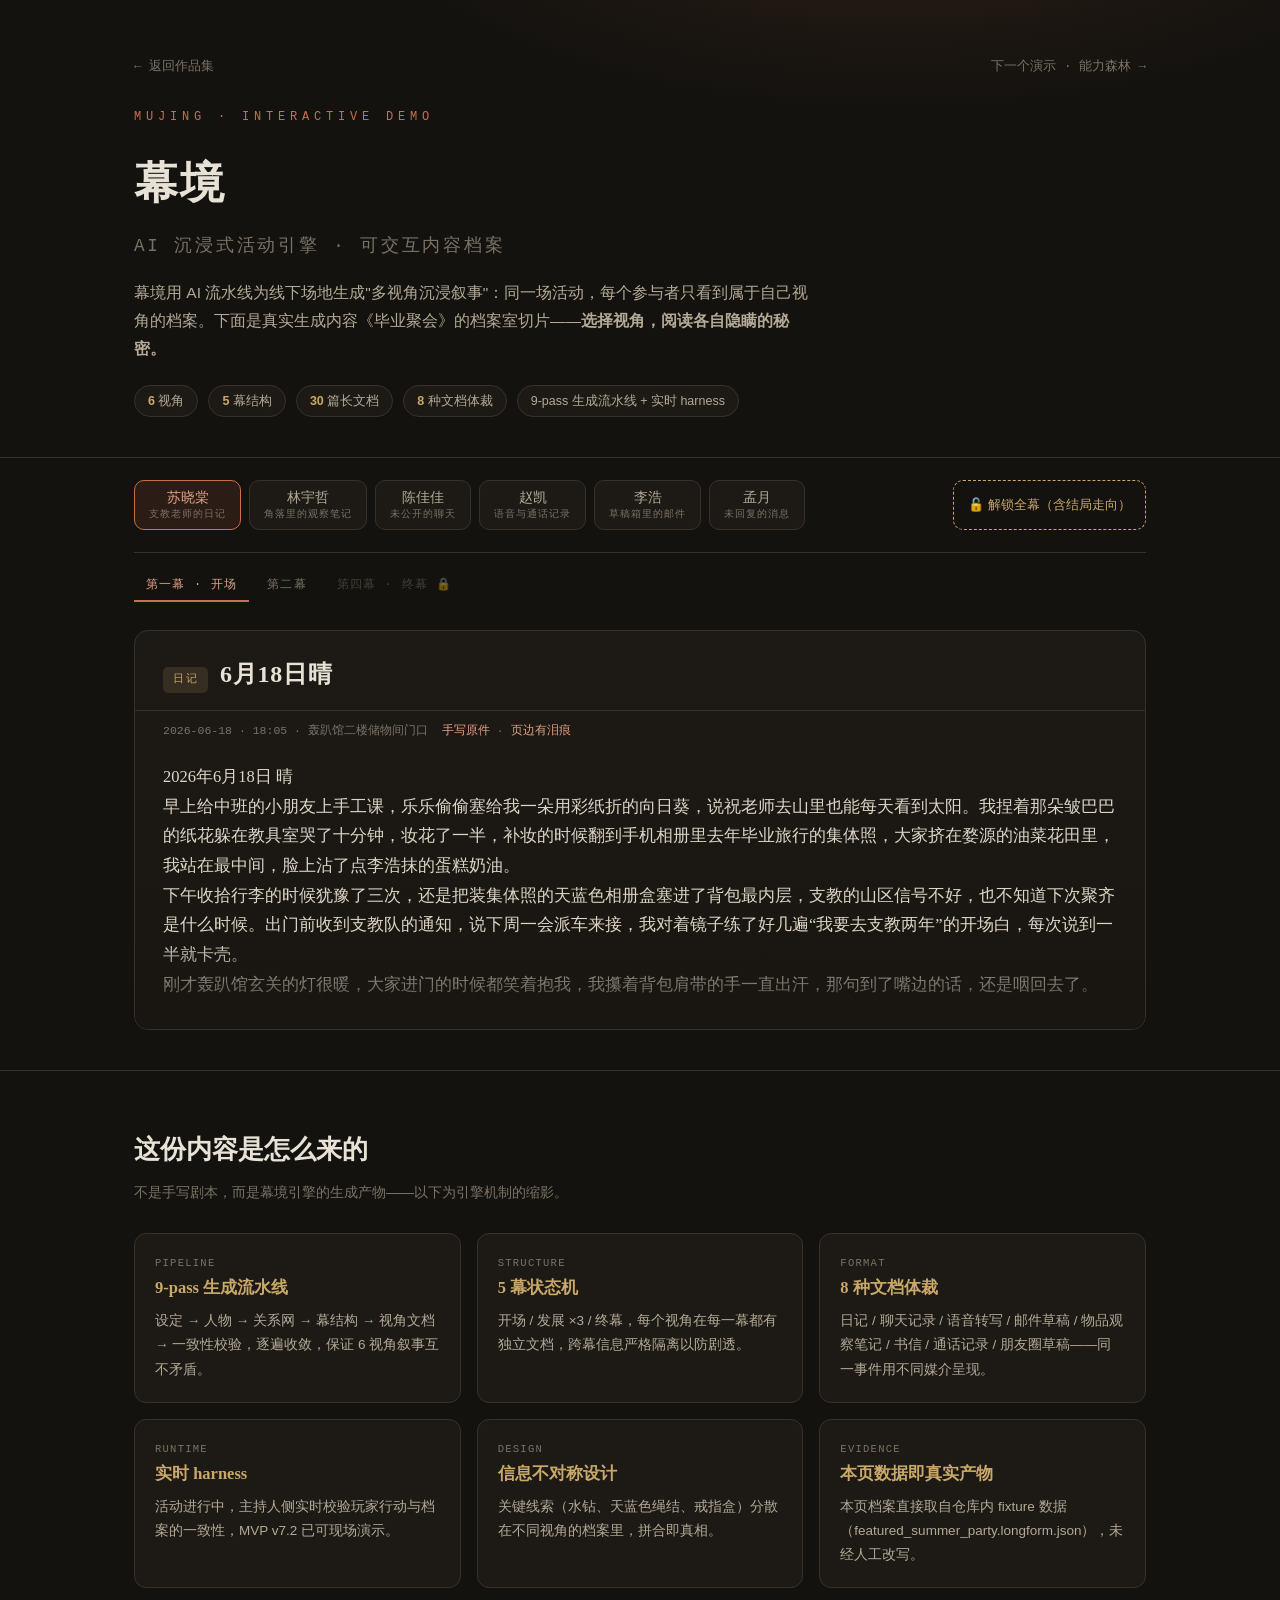
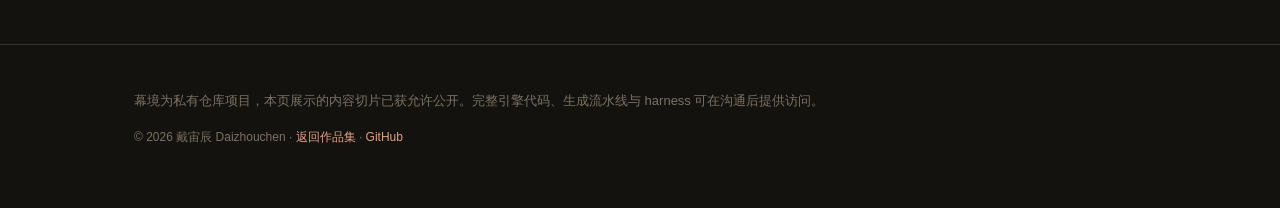
==== demo/mujing.html @ 4fdd39bc "feat: interactive demo pages for Mujing and Nengli-Senlin" ====
<!DOCTYPE html>
<html lang="zh-CN">
<head>
<meta charset="UTF-8"/>
<meta name="viewport" content="width=device-width, initial-scale=1.0"/>
<title>幕境 · 可交互演示 — 毕业聚会档案</title>
<meta name="description" content="幕境（Mujing）AI 沉浸式活动引擎的可交互内容演示：一场毕业聚会的 6 视角 × 5 幕档案室。"/>
<style>
  :root{
    --bg:#14120f; --panel:#1d1a16; --panel-2:#242019; --line:#37312a;
    --ink:#e8e2d6; --ink-soft:#b3a996; --ink-faint:#7a7164;
    --accent:#c96f4a; --accent-soft:#e0a184; --gold:#c9a86a;
    --serif:"Noto Serif SC","Source Han Serif SC","Songti SC",Georgia,serif;
    --sans:"Noto Sans SC","PingFang SC","Microsoft YaHei",-apple-system,sans-serif;
    --mono:"JetBrains Mono","SFMono-Regular",Consolas,monospace;
  }
  *{margin:0;padding:0;box-sizing:border-box}
  body{background:var(--bg);color:var(--ink);font-family:var(--sans);line-height:1.8;font-size:16px}
  a{color:var(--accent-soft);text-decoration:none}
  a:hover{text-decoration:underline}

  .wrap{max-width:1060px;margin:0 auto;padding:0 24px}

  /* ---------- header ---------- */
  header{padding:56px 0 40px;border-bottom:1px solid var(--line);
    background:radial-gradient(900px 380px at 70% -120px, rgba(201,111,74,.14), transparent 60%)}
  .eyebrow{font-family:var(--mono);font-size:12px;letter-spacing:.4em;color:var(--accent);text-transform:uppercase;margin-bottom:16px}
  h1{font-family:var(--serif);font-size:clamp(30px,5vw,44px);letter-spacing:.04em}
  h1 small{display:block;font-size:.4em;font-weight:400;color:var(--ink-faint);letter-spacing:.16em;margin-top:8px;font-family:var(--mono)}
  .lede{margin-top:16px;color:var(--ink-soft);max-width:680px;font-size:15.5px}
  .meta-line{margin-top:22px;display:flex;flex-wrap:wrap;gap:10px}
  .chip{font-size:12.5px;padding:4px 13px;border:1px solid var(--line);border-radius:999px;color:var(--ink-soft);background:var(--panel)}
  .chip b{color:var(--gold)}
  .topbar{display:flex;justify-content:space-between;align-items:center;margin-bottom:28px}
  .back{font-family:var(--mono);font-size:12.5px;color:var(--ink-faint)}
  .back:hover{color:var(--accent-soft);text-decoration:none}

  /* ---------- controls ---------- */
  .controls{display:flex;flex-wrap:wrap;gap:10px;padding:22px 0;border-bottom:1px solid var(--line)}
  .roles{display:flex;flex-wrap:wrap;gap:8px;flex:1}
  .role-btn{border:1px solid var(--line);background:var(--panel);color:var(--ink-soft);border-radius:10px;padding:8px 14px;cursor:pointer;font-size:13.5px;font-family:var(--sans);transition:.15s}
  .role-btn:hover{border-color:var(--accent);color:var(--ink)}
  .role-btn.active{border-color:var(--accent);background:rgba(201,111,74,.12);color:var(--accent-soft)}
  .role-btn .role-key{display:block;font-family:var(--mono);font-size:10px;color:var(--ink-faint);letter-spacing:.1em}
  .unlock{border:1px dashed var(--gold);background:transparent;color:var(--gold);border-radius:10px;padding:8px 14px;cursor:pointer;font-size:13px;font-family:var(--sans)}
  .unlock:hover{background:rgba(201,168,106,.1)}

  /* ---------- stage tabs ---------- */
  .stages{display:flex;gap:6px;padding:16px 0 0;flex-wrap:wrap}
  .stage-btn{background:none;border:none;color:var(--ink-faint);font-family:var(--mono);font-size:12px;letter-spacing:.1em;padding:7px 12px;cursor:pointer;border-bottom:2px solid transparent}
  .stage-btn:hover{color:var(--ink-soft)}
  .stage-btn.active{color:var(--accent-soft);border-bottom-color:var(--accent)}

  /* ---------- document ---------- */
  .doc{margin:28px 0 40px;border:1px solid var(--line);border-radius:14px;background:linear-gradient(180deg,var(--panel),#191612);overflow:hidden}
  .doc-head{padding:22px 28px 14px;border-bottom:1px solid var(--line);display:flex;flex-wrap:wrap;align-items:baseline;gap:12px}
  .doc-head h2{font-family:var(--serif);font-size:24px;letter-spacing:.03em}
  .kind{font-family:var(--mono);font-size:11px;letter-spacing:.14em;padding:3px 10px;border-radius:5px}
  .k-diary_entry{background:rgba(201,168,106,.14);color:var(--gold)}
  .k-chat_log{background:rgba(90,169,230,.13);color:#7db8e8}
  .k-voice_transcript{background:rgba(227,115,131,.13);color:#e893a1}
  .k-email{background:rgba(79,192,141,.13);color:#6fce9f}
  .k-object_note{background:rgba(176,127,230,.13);color:#c5a2ee}
  .k-letter{background:rgba(224,161,132,.13);color:var(--accent-soft)}
  .k-phone_log{background:rgba(243,156,106,.13);color:#f3b98a}
  .k-social_post{background:rgba(232,226,214,.1);color:var(--ink-soft)}
  .doc-meta{padding:10px 28px 0;font-family:var(--mono);font-size:11.5px;color:var(--ink-faint);display:flex;flex-wrap:wrap;gap:14px}
  .doc-body{padding:20px 28px 30px;font-family:var(--serif);font-size:16.5px;color:#ddd5c5;white-space:pre-wrap;position:relative;max-height:520px;overflow:hidden}
  .doc-body.expanded{max-height:none}
  .doc-body:after{content:"";position:absolute;left:0;right:0;bottom:0;height:90px;background:linear-gradient(transparent,#191612);pointer-events:none}
  .doc-body.expanded:after{display:none}
  .doc-toggle{display:block;width:100%;padding:12px;background:var(--panel-2);border:none;border-top:1px solid var(--line);color:var(--accent-soft);font-family:var(--mono);font-size:12px;letter-spacing:.14em;cursor:pointer}
  .doc-toggle:hover{color:var(--gold)}
  .doc-empty{padding:60px 28px;text-align:center;color:var(--ink-faint);font-size:14px}

  /* ---------- mechanism ---------- */
  section{padding:56px 0;border-top:1px solid var(--line)}
  h3.sec{font-family:var(--serif);font-size:26px;margin-bottom:6px}
  .sub{color:var(--ink-faint);font-size:14px;margin-bottom:28px}
  .grid{display:grid;grid-template-columns:repeat(auto-fill,minmax(260px,1fr));gap:16px}
  .mcard{border:1px solid var(--line);border-radius:12px;background:var(--panel);padding:20px}
  .mcard h4{font-family:var(--serif);font-size:16.5px;color:var(--gold);margin-bottom:6px}
  .mcard p{font-size:13.5px;color:var(--ink-soft)}
  .mcard .tag{font-family:var(--mono);font-size:10.5px;color:var(--ink-faint);letter-spacing:.12em;text-transform:uppercase}

  footer{padding:44px 0 60px;border-top:1px solid var(--line);font-size:13px;color:var(--ink-faint)}
  .fine{margin-top:14px;font-size:12px}

  @media (max-width:720px){
    header{padding:40px 0 30px}
    .doc-head{padding:18px 20px 12px}
    .doc-meta{padding:8px 20px 0}
    .doc-body{padding:16px 20px 24px}
  }
</style>
</head>
<body>

<header>
  <div class="wrap">
    <div class="topbar">
      <a class="back" href="/index.html">← 返回作品集</a>
      <a class="back" href="nengli-senlin.html">下一个演示 · 能力森林 →</a>
    </div>
    <div class="eyebrow">Mujing · Interactive Demo</div>
    <h1>幕境<small>AI 沉浸式活动引擎 · 可交互内容档案</small></h1>
    <p class="lede">幕境用 AI 流水线为线下场地生成"多视角沉浸叙事"：同一场活动，每个参与者只看到属于自己视角的档案。下面是真实生成内容《毕业聚会》的档案室切片——<b>选择视角，阅读各自隐瞒的秘密。</b></p>
    <div class="meta-line">
      <span class="chip"><b>6</b> 视角</span>
      <span class="chip"><b>5</b> 幕结构</span>
      <span class="chip"><b>30</b> 篇长文档</span>
      <span class="chip"><b>8</b> 种文档体裁</span>
      <span class="chip">9-pass 生成流水线 + 实时 harness</span>
    </div>
  </div>
</header>

<div class="wrap">
  <div class="controls">
    <div class="roles" id="roles"></div>
    <button class="unlock" id="unlock">🔓 解锁全幕（含结局走向）</button>
  </div>
  <div class="stages" id="stages"></div>
</div>

<div class="wrap">
  <div class="doc" id="doc">
    <div class="doc-empty">请选择视角以调阅档案。</div>
  </div>
</div>

<section>
  <div class="wrap">
    <h3 class="sec">这份内容是怎么来的</h3>
    <p class="sub">不是手写剧本，而是幕境引擎的生成产物——以下为引擎机制的缩影。</p>
    <div class="grid">
      <div class="mcard"><div class="tag">Pipeline</div><h4>9-pass 生成流水线</h4><p>设定 → 人物 → 关系网 → 幕结构 → 视角文档 → 一致性校验，逐遍收敛，保证 6 视角叙事互不矛盾。</p></div>
      <div class="mcard"><div class="tag">Structure</div><h4>5 幕状态机</h4><p>开场 / 发展 ×3 / 终幕，每个视角在每一幕都有独立文档，跨幕信息严格隔离以防剧透。</p></div>
      <div class="mcard"><div class="tag">Format</div><h4>8 种文档体裁</h4><p>日记 / 聊天记录 / 语音转写 / 邮件草稿 / 物品观察笔记 / 书信 / 通话记录 / 朋友圈草稿——同一事件用不同媒介呈现。</p></div>
      <div class="mcard"><div class="tag">Runtime</div><h4>实时 harness</h4><p>活动进行中，主持人侧实时校验玩家行动与档案的一致性，MVP v7.2 已可现场演示。</p></div>
      <div class="mcard"><div class="tag">Design</div><h4>信息不对称设计</h4><p>关键线索（水钻、天蓝色绳结、戒指盒）分散在不同视角的档案里，拼合即真相。</p></div>
      <div class="mcard"><div class="tag">Evidence</div><h4>本页数据即真实产物</h4><p>本页档案直接取自仓库内 fixture 数据（featured_summer_party.longform.json），未经人工改写。</p></div>
    </div>
  </div>
</section>

<footer>
  <div class="wrap">
    <p>幕境为私有仓库项目，本页展示的内容切片已获允许公开。完整引擎代码、生成流水线与 harness 可在沟通后提供访问。</p>
    <p class="fine">© 2026 戴宙辰 Daizhouchen · <a href="/index.html">返回作品集</a> · <a href="https://github.com/daizhouchen">GitHub</a></p>
  </div>
</footer>

<script>
const ROLES = [
  { id:"r_su_xiaotang",   name:"苏晓棠", key:"支教老师的日记" },
  { id:"r_li_yuzhe",      name:"林宇哲", key:"角落里的观察笔记" },
  { id:"r_chen_jiajia",   name:"陈佳佳", key:"未公开的聊天" },
  { id:"r_zhao_kai",      name:"赵凯",   key:"语音与通话记录" },
  { id:"r_li_hao",        name:"李浩",   key:"草稿箱里的邮件" },
  { id:"r_meng_yue",      name:"孟月",   key:"未回复的消息" }
];
const STAGES = [
  { id:"s_open",  label:"第一幕 · 开场" },
  { id:"s_act1",  label:"第二幕" },
  { id:"s_act2",  label:"第三幕" },
  { id:"s_act3",  label:"第四幕" },
  { id:"s_final", label:"终幕" }
];
const KIND_LABEL = {
  diary_entry:"日记", chat_log:"聊天记录", voice_transcript:"语音转写",
  email:"邮件草稿", object_note:"物品观察笔记", letter:"书信",
  phone_log:"通话记录", social_post:"朋友圈草稿"
};
const DOCS = [{"id":"lf_su_open","roleId":"r_su_xiaotang","stageId":"s_open","kind":"diary_entry","title":"6月18日晴","body":"2026年6月18日 晴\n早上给中班的小朋友上手工课，乐乐偷偷塞给我一朵用彩纸折的向日葵，说祝老师去山里也能每天看到太阳。我捏着那朵皱巴巴的纸花躲在教具室哭了十分钟，妆花了一半，补妆的时候翻到手机相册里去年毕业旅行的集体照，大家挤在婺源的油菜花田里，我站在最中间，脸上沾了点李浩抹的蛋糕奶油。\n下午收拾行李的时候犹豫了三次，还是把装集体照的天蓝色相册盒塞进了背包最内层，支教的山区信号不好，也不知道下次聚齐是什么时候。出门前收到支教队的通知，说下周一会派车来接，我对着镜子练了好几遍“我要去支教两年”的开场白，每次说到一半就卡壳。\n刚才轰趴馆玄关的灯很暖，大家进门的时候都笑着抱我，我攥着背包肩带的手一直出汗，那句到了嘴边的话，还是咽回去了。","metadata":{"date":"2026-06-18","time":"18:05","location":"轰趴馆二楼储物间门口","tags":["手写原件","页边有泪痕"]}},{"id":"lf_lin_open","roleId":"r_li_yuzhe","stageId":"s_open","kind":"object_note","title":"口袋里的银手链","body":"物品：哑光银手链，链尾挂着一个迷你的向日葵吊坠，吊坠背面刻了极小的“X.T”字样，盒子是浅米色的丝绒盒，边角有点磨损，盒盖内侧贴了一张打印的小票，日期是2026年6月10日，购买记录显示是在老巷口的银饰店定制的，付款人姓名是林宇哲。\n观察笔记：18:12进门的时候，我把盒子揣在牛仔裤左边口袋里，陈佳佳拉着赵凯试新衣服的时候，我下意识摸了三次口袋，盒子的边角硌得大腿有点疼。刚才苏晓棠从我身边经过的时候，她发梢上的桃子味洗发水飘过来，我攥着盒子的手突然出汗，指尖蹭到了吊坠的边缘，有点凉。\n上周看到她朋友圈发的小朋友送的纸向日葵，特意找店家定制的，本来打算今天她吹蜡烛的时候送给她，刚才看到她站在窗边擦眼泪，我站在拐角看了她五分钟，还是没敢走过去。","metadata":{"date":"2026-06-18","time":"18:22","location":"轰趴馆客厅拐角","tags":["未送出","盒内附空白贺卡"]}},{"id":"lf_chen_open","roleId":"r_chen_jiajia","stageId":"s_open","kind":"chat_log","title":"和未婚夫的聊天","body":"17:47 阿哲\n    宝贝你到轰趴馆了吗？戒指我放在你外套内侧口袋了，别弄丢了\n17:48 我\n    知道啦，刚进门，苏晓棠正跟蛋糕店师傅挥手呢，我等下找机会跟大家说\n17:50 阿哲\n    不急，你跟朋友们好久没聚了，玩得开心点，我晚上十点来接你\n17:51 我\n    对了，你说我现在说会不会扫大家的兴啊？去年毕业的时候说好要一起闯三年的，我这先订婚了，总觉得有点不好意思\n（17:51 - 18:03 间隔12分钟无消息）\n18:03 阿哲\n    傻不傻，大家肯定会替你开心的，赵凯那边…你要是觉得尴尬，不说也行，我没关系的\n18:04 我\n    算了，还是说吧，躲着也不是回事。刚赵凯进门了，穿了件白T恤，跟去年毕业的时候一模一样，我看着他笑了半天，他挠头的样子还跟以前一样傻\n18:05 阿哲\n    嗯，玩去吧，我等你\n（18:05 对方正在输入中… 持续3分钟后消失）","metadata":{"date":"2026-06-18","from":"陈佳佳","to":"未婚夫阿哲","tags":["未删除","最新一条未回复"]}},{"id":"lf_zhao_open","roleId":"r_zhao_kai","stageId":"s_open","kind":"voice_transcript","title":"给哥们的语音","body":"[00:00 背景音是轰趴馆的喧闹声，有人在笑]\n我跟你说，我刚才进门的时候，佳佳正站在玄关试她新买的那条白裙子，跟我以前跟你说的她高考完穿的那条一模一样，我差点就认不出来了。\n[00:12 沉默2秒，声音放低]\n她手上戴了个戒指，闪得很，我猜应该是订婚了，上次她朋友圈晒的那个男的，看起来挺靠谱的，对她应该挺好。\n[00:28 笑了一声，有点哑]\n我今天特意没穿她以前说我穿腻了的黑T恤，穿了件白的，刚才她看见我的时候愣了一下，然后笑着跟我打招呼，说我怎么还是跟以前一样傻。我本来准备了好多话，问她最近生意好不好，有没有按时吃饭，结果到嘴边就只剩一句“好久不见”。\n[00:51 远处有人喊赵凯的名字，他应了一声]\n行了不说了，他们叫我过去搬饮料呢，反正…她过得好就行，我就不打扰了。\n[01:07 录音中断]","metadata":{"date":"2026-06-18","time":"18:15","duration":"1分07秒","tags":["未发送","录音文件名是“随便录的”"]}},{"id":"lf_li_open","roleId":"r_li_hao","stageId":"s_open","kind":"email","title":"借款草稿邮件","body":"From: lihao@xxx.com\nTo: 未填写\nSubject: 有个事想请兄弟们帮个忙\nDate: 2026-06-18 18:07\n各位，好久没联系了，这次聚会本来想开开心心玩的，有个事我犹豫了好久还是想说。\n我妈上周查出来心脏病，要做支架手术，前后大概要十几万，我工作这两年攒的钱都交了首付，实在凑不齐了，思来想去还是想找你们借点，我可以打欠条，按银行利息算，最多两年肯定能还上。\n刚才进门的时候看到大家都没变，苏晓棠还是那么温柔，林宇哲还是躲在角落玩手机，佳佳跟赵凯两个人站在一起聊天，看起来气氛还挺好的，我好几次想开口，都怕扫了大家的兴。\n我等下找机会挨个跟你们说吧，要是不方便也没关系，我再想别的办法。对了，今天我带了上次去青岛出差带的啤酒，等下大家多喝点，好久没聚了，先玩开心再说。\n（草稿未发送，光标停在最后一行末尾）","metadata":{"date":"2026-06-18","time":"18:07","tags":["DRAFT","未发送"]}},{"id":"lf_meng_open","roleId":"r_meng_yue","stageId":"s_open","kind":"diary_entry","title":"7月15日 晴","body":"2024年7月15日 晴 轰趴馆一楼客厅\n17:32进门的时候空调开得很足，我刚从外面三十度的太阳下跑进来，眼镜上蒙了一层雾。赵凯举着半瓶冰可乐凑过来拍我肩膀，说就等我了，陈佳佳在厨房捣鼓特调，林宇哲蹲在沙发旁边连投影的线，李浩举着个拍立得到处晃。我擦干净眼镜抬头的时候，看见靠窗的位置站着个人，背对着我，指尖捏着个方形的东西，肩膀好像在轻轻抖，我刚想走过去，就被李浩拽去拍合影。\n17:58吃饭的时候我刷到导师下午发的消息，问我要不要直博，硕博连读要占用五年，我之前跟陈佳佳提过想辞职做医学科普博主，她说我肯定能火。桌上的提拉米苏甜得发腻，我偷偷把上面的可可粉刮到纸巾上，抬头刚好看见刚才站在窗边的人走过来，手里攥着个一次性纸杯，指甲盖掐得有点发白。她对着我笑了一下，我总觉得她眼睛有点红，刚想问她是不是不舒服，陈佳佳端着两杯特调撞了撞我的胳膊，说先喝东西，一会还有惊喜。我把到嘴边的话咽了回去，手机屏幕还停在导师的消息界面，光标闪了半天，我还是没敲下回复。","metadata":{"date":"2024-07-15","time":"18:05","location":"轰趴馆一楼休息区","tags":["手写","页边有咖啡渍"]}},{"id":"lf_su_act1","roleId":"r_su_xiaotang","stageId":"s_act1","kind":"letter","title":"给孩子们的告别信","body":"亲爱的小一班的宝贝们：\n今天老师最后一次给你们讲小兔子的故事哦。昨天壮壮把画着太阳的蜡笔画塞到我包里，说要给我当行李的时候，老师差点就哭了。\n下周开始会有新的李老师来带你们，她也会唱你们最喜欢的《小花朵》，也会帮你们扎歪歪的羊角辫。老师要去很远的地方，那里也有很多像你们一样喜欢画小太阳的小朋友，等着老师给他们讲故事。\n老师偷偷把毕业那天和哥哥姐姐们的合影放进了行李，就像把你们画的小太阳也塞进去一样，走到哪里都不会怕啦。\n等老师回来的时候，要看到壮壮能自己系鞋带，朵朵能把完整的《小花朵》唱给我听哦。\n你们的晓棠老师\n7月16日","metadata":{"date":"2024-07-16","location":"轰趴馆二楼走廊窗边","tags":["草稿","未寄出"]}},{"id":"lf_lin_act1","roleId":"r_li_yuzhe","stageId":"s_act1","kind":"object_note","title":"丝绒首饰盒观察笔记","body":"物品：藏蓝色丝绒首饰盒，边长约8厘米，盒盖边角有轻微磨损痕迹。\n盒内物品：一枚银质小雏菊吊坠，链子长度42厘米，吊坠背面刻有 tiny 的字母 \"S\"，是去年去婺源支教的同学帮忙带的当地银饰，店员说小雏菊的花语是藏在心底的爱。\n放置位置：今天出门前特意放在背包内层的暗袋里，和移动电源、备用口罩放在一起，刚才找U盘的时候摸到过，还带着体温。\n观察记录：18:25在客厅窗边看到她站着擦眼泪，手指攥着什么方形的东西，当时想过去递纸巾，被赵凯喊着帮忙搬投影仪打断了。首饰盒还在暗袋里，等没人的时候再给她吧，现在大家都在找东西，贸然拿出来太突兀了。","metadata":{"date":"2024-07-16","time":"18:40","location":"轰趴馆一楼沙发角落","tags":["私人笔记","未公开"]}},{"id":"lf_chen_act1","roleId":"r_chen_jiajia","stageId":"s_act1","kind":"chat_log","title":"和未婚夫的聊天记录","body":"18:32 阿哲\n    宝贝你那边聚会结束了吗？我在楼下停车场等你？\n18:33 我\n    还没呢，出了点小状况，我们之前毕业的集体照找不到了，大家正在找\n18:33 阿哲\n    要不要我上去帮忙？我拎了两箱你爱喝的青柠气泡水\n18:34 我\n    不用不用，你就在车上等我吧，我想等会跟大家宣布我们订婚的事，现在乱糟糟的不太合适\n18:35 阿哲\n    好，我不急，你慢慢来，戒指我放你外套口袋里了，等会拿出来的时候小心点别刮到手\n18:36 我\n    知道啦，对了，你之前送我的那个小方戒我今天戴了，刚好配我今天的裙子\n(18:37-18:45 间隔8分钟无消息)\n18:45 我\n    刚才在地毯上捡到个小水钻，好像是晓棠发夹上掉的，等会问问她\n18:46 阿哲\n    好，你慢慢来，我等你","metadata":{"date":"2024-07-16","from":"陈佳佳","to":"阿哲","tags":["未删除"]}},{"id":"lf_zhao_act1","roleId":"r_zhao_kai","stageId":"s_act1","kind":"phone_log","title":"近三天通话记录","body":"2024-07-14 09:23 呼出 房产中介 时长2分17秒 备注：询问江北区两居室转租事宜\n2024-07-14 12:05 呼入 健身房老板 时长4分32秒 备注：确认下个月调去新店当店长的通知\n2024-07-15 18:47 呼出 陈佳佳 时长0秒 备注：响了两声就挂了，怕打扰她试婚纱\n2024-07-15 22:10 呼入 大学室友 时长12分05秒 备注：问我要不要去参加毕业五周年聚会，说佳佳也会去\n2024-07-16 17:52 呼出 轰趴馆房东 时长3分11秒 备注：问要不要帮忙搬门口的两箱啤酒\n2024-07-16 18:28 呼入 快递员 时长1分03秒 备注：新买的运动鞋到了，让快递员放在驿站\n2024-07-16 18:35 呼出 陈佳佳 时长0秒 备注：刚想喊她过来喝冰可乐，看到她蹲在地上找东西，又挂了","metadata":{"date":"2024-07-16","time":"18:42","tags":["本机记录","未删除"]}},{"id":"lf_li_act1","roleId":"r_li_hao","stageId":"s_act1","kind":"email","title":"婚礼策划项目尾款催收草稿","body":"To: 市场部王经理\nFrom: 李浩\nSubject: 关于6月15日玫瑰园婚礼项目的尾款催收申请\nDate: 2024-07-16 18:45\n王经理您好：\n打扰您了，我是策划部的李浩，之前负责的6月15日玫瑰园户外婚礼项目已经圆满结束，客户上周已经确认了所有交付物料，满意度评分9.8分，按照合同约定，剩下的30%尾款共12万元应该在本月20号之前到账。\n我这边最近家里出了点急事，母亲住院需要手术费，能不能麻烦您帮忙跟财务那边打个招呼，看看能不能提前把这笔尾款的提成结算给我？一共是12000元，对公司来说不是大数目，但对我来说真的是救命钱。\n今天的毕业五周年聚会我本来想跟几个关系好的同学开口借，但大家好久没见，一上来就提钱太突兀了，实在是没办法才麻烦您。\n麻烦您了，等我母亲做完手术我一定请您吃饭。\n李浩","metadata":{"date":"2024-07-16","from":"李浩","to":"王经理","tags":["DRAFT","未发送"]}},{"id":"lf_meng_act1","roleId":"r_meng_yue","stageId":"s_act1","kind":"chat_log","title":"和师姐的未读对话","body":"16:42  师姐\n    上周跟你说的科普博主的事，你考虑得怎么样了\n16:45  你\n    师姐我还在纠结，今天刚好是毕业三周年聚会，我想听听朋友们的意见\n16:46  师姐\n    没问题，你本身有临床医学背景，做健康科普比那些半吊子专业多了，流量肯定不会差\n16:47  师姐\n    对了，之前那个三甲医院的面试通知下来了，下周三要去面，你别忘了准备\n16:48  你\n    好的师姐，我记着呢\n(16:48 - 18:27 间隔1小时39分无消息)\n18:27  你\n    师姐，今天聚会上出了点事，我们大学宿舍的集体照找不到了，大家现在都在找\n18:28  你\n    刚才弯腰捡掉在地上的笔的时候，我好像在谁的背包侧袋看到个眼熟的绳结，就是以前我们一起拼单买的那种天蓝色包装绳\n18:29  你\n    我是不是应该直接说啊？毕竟大家都是这么多年的朋友\n18:30  师姐\n    ？别冲动，先搞清楚状况再说，万一认错了多尴尬\n18:30  你\n    我知道，我再观察观察，就是觉得有点奇怪，好端端的照片怎么会不见呢","metadata":{"date":"2026-07-16","from":"孟月 / 实验室师姐","tags":["微信聊天记录","未同步到云端"]}},{"id":"lf_su_act2","roleId":"r_su_xiaotang","stageId":"s_act2","kind":"letter","title":"给小朋友的告别信","body":"亲爱的小月亮班的小朋友们：\n今天老师收拾行李的时候，翻到了上个月你们画的全家福，画里的老师扎着歪歪扭扭的辫子，旁边还画了好多颗糖果。老师下周就要去很远的地方，那里也有好多像你们一样可爱的小朋友，他们还没有见过彩色的蜡笔，也没有听过小兔子的故事。\n老师会把我们毕业的合照放在背包最里面的夹层，想你们的时候就拿出来看看。昨天去轰趴馆的时候，老师看到蛋糕上写着“毕业三周年快乐”，突然就红了眼睛，怕被哥哥姐姐们笑话，就躲去了窗边。\n等老师明年回来，给你们带山那边的小野花，好不好？\n对了，今天老师的发夹上掉了一颗水钻，要是你们捡到了，要替老师好好收着哦。\n爱你们的晓棠老师","metadata":{"date":"2026-07-15","time":"19:27","location":"轰趴馆二楼客房书桌","tags":["未寄出"]}},{"id":"lf_lin_act2","roleId":"r_li_yuzhe","stageId":"s_act2","kind":"object_note","title":"丝绒礼盒观察笔记","body":"藏在背包内层的藏蓝色丝绒礼盒，边长15厘米，表面有轻微压痕，是昨天下班路过巷口的银饰店买的。\n盒子里放着一枚银质书签，尾端刻了小小的山茶花图案，去年冬天她发朋友圈说过，最喜欢山茶花的香味。当时看到的时候下意识就保存了图片，存到了专门的相册里，相册名只有一个“苏”字。\n刚才在客厅看监控的时候，指尖一直攥着礼盒的边角，丝绒磨得指腹发烫。她刚才擦眼泪的样子，和三年前毕业那天站在礼堂门口哭的样子一模一样。\n礼盒侧面还贴着银饰店的价格标签，刚才掏手机的时候不小心蹭掉了一半，粘在牛仔裤口袋上，现在还留着一点透明的胶痕。\n口袋里的手机震了一下，是工作群的消息，我没点开。","metadata":{"date":"2026-07-15","time":"19:32","location":"轰趴馆客厅沙发角落","tags":["私人笔记"]}},{"id":"lf_chen_act2","roleId":"r_chen_jiajia","stageId":"s_act2","kind":"chat_log","title":"和未婚夫的聊天记录","body":"19:17 阿哲\n  戒指我放在你外套内侧口袋了，你今天要不要跟朋友们说呀？\n19:18 我\n  再说吧，现在他们都在找那张毕业照，有点乱\n19:18 阿哲\n  好，都听你的，要是他们问起来，我就说我是来接你的司机\n19:20 我\n  你少贫\n19:21 阿哲\n  对了，我妈刚才问我们蜜月要不要去云南，她说那边花开得正好\n19:23 我\n  等今天聚会结束了再说吧，我现在有点乱，刚才在地毯上看到半片水钻，好像是晓棠的发夹上的，没敢说\n(19:23 - 19:30 间隔7分钟无消息)\n19:30 我\n  其实我有点怕，我怕我说我要订婚了，赵凯他会难受\n19:31 阿哲\n  我懂，我等你\n19:31 我\n  嗯","metadata":{"date":"2026-07-15","location":"轰趴馆阳台","tags":["未删除"]}},{"id":"lf_zhao_act2","roleId":"r_zhao_kai","stageId":"s_act2","kind":"diary_entry","title":"7月15日聚会日记","body":"2026年7月15日 晴 轰趴馆\n刚才蹲在地上找照片的时候，摸到了半片水钻，凉冰冰的，我认得是苏晓棠那个Hello Kitty发夹上的，上次她带小盆友去我们健身房搞亲子活动的时候，发夹上的水钻还闪得晃眼。\n我抬头的时候刚好看到陈佳佳站在冰箱旁边翻可乐，左手无名指上戴着个素圈，我之前在她朋友圈见过，是那个男生送的订婚戒指。她今天穿了条米白色的连衣裙，以前她总说自己穿白色不好看，没想到现在穿得这么温柔。\n我把水钻攥在手里，没敢吭声，也没敢问她是不是真的要结婚了。三年前毕业聚餐的时候，我本来打算跟她表白的，结果喝多了，抱着李浩哭了半小时，什么都没说出口。\n可乐罐上的水珠滴在了地板上，留下一小片湿痕，很快就干了。","metadata":{"date":"2026-07-15","time":"19:35","location":"轰趴馆一楼储物间门口","tags":["手写"]}},{"id":"lf_li_act2","roleId":"r_li_hao","stageId":"s_act2","kind":"email","title":"欠款协商邮件草稿","body":"To: 小额贷款催收部\nFrom: lihao@xxx.com\nSubject: 关于欠款延期还款的申请\n您好，我是借款人李浩，身份证号xxxxxx19980312xxxx，此前借款的12万元本月应还3万元，目前因为公司项目款尚未到账，申请将本月还款延期至8月15日，逾期产生的利息我会一并支付。\n本来今天同学聚会打算跟几个关系好的朋友开口借钱，刚才看到大家都在找丢失的毕业照，话到嘴边又咽了回去。上周跟孟月吃饭的时候，她提过她们医院马上要评职称，正是用钱的时候，肯定不能跟她开口。赵凯最近刚开了自己的健身工作室，手头估计也紧。\n附件是我公司的项目合同扫描件，还有近期的流水证明，麻烦您这边帮忙申请一下延期，谢谢。\n（光标停在“发送”按钮上，未点击）","metadata":{"date":"2026-07-15","time":"19:40","location":"轰趴馆二楼公共电脑","tags":["草稿","未发送"]}},{"id":"lf_meng_act2","roleId":"r_meng_yue","stageId":"s_act2","kind":"chat_log","title":"和师姐的聊天记录","body":"18:07 师姐\n  小孟，昨天跟你说的保研资格的事，系里现在名额确定了，你排在第二，只要没问题下周就公示了\n18:08 孟月\n  谢谢师姐！我这段时间一直在跟进实验室的项目，上周的论文数据也整理得差不多了\n18:09 师姐\n  对了，我前几天刷到你做的医学科普账号了，内容做得挺专业的，粉丝涨得很快啊\n18:10 孟月\n  就是平时课余时间随便更的，分享点日常的健康知识，没想到有人看\n(18:10 - 18:15 间隔5分钟无消息)\n18:15 师姐\n  上次有个MCN找我谈合作，我推掉了，不过他们提到如果是你这种有科研背景还会做内容的，开的待遇比咱们毕业进医院的起薪高两倍\n18:16 孟月\n  啊？还有这种事\n18:17 师姐\n  我知道你从小就想当医生，不过现在新媒体赛道机会确实多，你可以好好想想，反正保研还有一周才截止\n18:18 孟月\n  我……我再考虑考虑吧\n(18:18 - 18:32 间隔14分钟无消息)\n18:32 孟月\n  师姐，我现在在同学聚会，回头我找你聊\n18:32 师姐\n  好，不急，你慢慢想","metadata":{"date":"2026-07-16","from":"师姐、孟月","to":"孟月、师姐","location":"轰趴馆二楼休息区","tags":["手机聊天记录截图","未同步到云盘"]}},{"id":"lf_su_act3","roleId":"r_su_xiaotang","stageId":"s_act3","kind":"diary_entry","title":"支教前最后一篇","body":"2024年6月22日 晴 轰趴馆二楼阳台\n背包里的录取通知书边角已经被我摸得起毛，下午收拾行李的时候我把它夹在了大三那年大家一起去海边拍的集体照背面。刚才在储物间拿纸杯的时候看见相册就摆在置物架最上层，天蓝色的包装绳还是去年毕业时陈佳佳帮我系的，我鬼使神差就拿了下来。\n刚才林宇哲递水给我的时候眼神好像有话要说，我不敢多看他，攥着背包带的手心全是汗。蛋糕上的蜡烛还插着，客厅里赵凯和李浩在抢话筒唱校歌，孟月抱着电脑在整理刚整理完的体检报告。我摸了摸背包侧袋露出的半截天蓝色绳头，又摸了摸口袋里没写完的告别信。\n风把阳台的纱帘吹得蹭过我的胳膊，楼下的蝉叫得比上学时操场边的还要响。我咬了咬嘴唇，把到了嘴边的话又咽了回去。","metadata":{"date":"2024-06-22","time":"18:47","location":"轰趴馆二楼阳台","tags":["手写原件","页边有泪痕"]}},{"id":"lf_lin_act3","roleId":"r_li_yuzhe","stageId":"s_act3","kind":"object_note","title":"口袋里的银项链","body":"口袋里的银项链盒子硌得我大腿发疼，是上周我攒了三个月的加班费买的，吊坠是个小小的向日葵，我记得她以前说过最想当能照亮小朋友的向日葵老师。\n刚才我在储物间门口看见地毯上有半片Hello Kitty发夹掉的水钻，和她昨天戴的那只碎的位置一模一样。我蹲下来捡的时候听见她在里面吸鼻子，我站在门口愣了三分钟，最后还是转身去了厨房拿了两瓶冰柠檬水。\n我把水递给她的时候，她手指尖冰凉，接过水的时候说了句谢谢，眼睛红红的，像是刚哭过。我想问她是不是有什么事，又看见她背包侧袋露出来的天蓝色绳头，和去年我们一起包毕业礼物用的包装绳一模一样。\n我捏了捏口袋里的项链盒子，话到嘴边又变成了“少喝点冰的，你胃不好”。她低着头嗯了一声，头发遮住了眼睛。","metadata":{"date":"2024-06-22","location":"轰趴馆客厅沙发","tags":["私人物品","未送出"]}},{"id":"lf_chen_act3","roleId":"r_chen_jiajia","stageId":"s_act3","kind":"chat_log","title":"和未婚夫的聊天","body":"18:35  阿哲\n    戒指我放在你外套口袋里了，别紧张\n18:35  你\n    知道了，他们刚才还在说找集体照的事，晚点再说\n18:36  阿哲\n    不急，我在楼下等你，结束了我来接你\n(18:36 - 18:42 间隔6分钟无消息)\n18:42  你\n    刚才晓棠坐我旁边的时候一直在擦眼泪，我问她怎么了她也不说，以前她什么事都跟我说的\n18:43  阿哲\n    可能最近压力大吧，你们好久没聚了，多聊聊\n18:44  你\n    我刚才看见她背包里好像露出了点天蓝色的绳子，和咱们去年包相册用的那种一样\n18:45  阿哲\n    别多想，等下好好跟朋友们说，他们肯定会祝福我们的\n18:46  你\n    嗯。我摸了摸口袋里的戒指盒，磨砂的边缘硌得手心有点痒。客厅里赵凯正在抢李浩的话筒，唱的还是毕业晚会那首歌。我抬头看了一眼坐在窗边的晓棠，她正对着手里的什么东西发呆，肩膀轻轻抖着。我把输入框里的“要不要现在问问她”删了，改成了“知道了，我晚点给你打电话”。","metadata":{"date":"2024-06-22","from":"陈佳佳","to":"阿哲（未婚夫）","tags":["未删除","最后一条未发送"]}},{"id":"lf_zhao_act3","roleId":"r_zhao_kai","stageId":"s_act3","kind":"phone_log","title":"近一周通话记录","body":"2024-06-16 19:32  呼出 陈佳佳  时长 0分12秒  未接通\n2024-06-17 08:45  呼出 健身馆前台  时长 2分37秒  已接通\n2024-06-18 22:17  呼入 陈佳佳  时长 1分42秒  已接通\n    内容：我下周订婚，你有空来吗？\n    我攥着手机愣了三秒，说“恭喜啊，肯定来”，她在那边笑了笑，说“到时候帮我招呼下老同学”，我嗯了一声，挂了电话之后在操场跑了五圈。\n2024-06-20 10:23  呼出 蛋糕店  时长 3分05秒  已接通\n    我订的那个毕业纪念款蛋糕，麻烦帮我加个向日葵装饰，谢谢。\n2024-06-22 18:27  呼入 李浩  时长 0分47秒  已接通\n    内容：你在哪呢？大家都在找集体照，你快过来帮忙\n    我挂了电话往客厅走，看见陈佳佳正坐在沙发上摸口袋，指尖碰到了一个方盒子的边缘，我赶紧别开眼，去储物间的路上踢到了个小碎片，捡起来看是半片水钻，好像是晓棠发夹上的。我把水钻攥在手里，没出声。","metadata":{"date":"2024-06-16 至 2024-06-22","tags":["手机截图","部分号码打码"]}},{"id":"lf_li_act3","roleId":"r_li_hao","stageId":"s_act3","kind":"email","title":"项目启动资金申请草稿","body":"From: lihao@xxx.com\nTo: 待发送\nSubject: 线下活动策划项目启动资金申请\nDate: 2024-06-22 18:31\n\n上周谈的那个校园文化节策划项目已经敲定了，启动资金还差八万，我找了好几个朋友周转都没凑够。上周刷朋友圈的时候看见晓棠点赞了好几条西部支教的招募信息，我当时问她是不是感兴趣，她打了个哈哈就过去了，我也没多问。\n刚才找集体照的时候我在地毯上捡到了半片Hello Kitty的水钻，和她上周戴的发夹碎的位置一样，我偷偷塞进了口袋里。孟月刚才在跟我算体检报告的数据，说晓棠的体检报告所有指标都正常，完全符合支教的要求，我愣了一下，才反应过来她可能真的要走。\n我摸了摸口袋里的项目合同，又看了一眼坐在窗边擦眼泪的晓棠，把邮件收件人栏里写了一半的“孟月”删掉了。客厅里赵凯正在唱跑调的校歌，陈佳佳坐在沙发上攥着个方盒子发呆。我把邮件最小化，起身去抢赵凯的话筒，笑着喊“唱得这么难听还敢抢麦，让我来”。","metadata":{"date":"2024-06-22","time":"18:31","tags":["草稿","未发送"]}},{"id":"lf_meng_act3","roleId":"r_meng_yue","stageId":"s_act3","kind":"chat_log","title":"导师未回复的消息","body":"2024-07-15 16:22 孟月\n    李老师，我这边期末的临床数据已经整理完发您邮箱了，您有空可以看一下\n2024-07-15 16:23 孟月\n    还有上次跟您提的，我想gap半年再申请直博的事，您之前说让我毕业前再给您答复，我...还是有点拿不定主意\n（16:23 - 19:47 间隔3小时24分无消息）\n2024-07-15 19:47 同校师姐 张雯\n    月月，你上次说想做医学科普博主的事考虑得怎么样啊？我上周帮你问的MCN那边说只要你愿意签，底薪加流量分成，比你在医院规培挣得多三倍都不止\n2024-07-15 19:50 孟月\n    我还在想，今天跟朋友聚会，他们都在说年轻要做自己想做的事，可是我爸妈那边肯定不会同意我放弃读博的\n2024-07-15 19:51 同校师姐 张雯\n    你自己的人生干嘛总听别人的？对了，下周三之前要给人准信啊，过了这村没这店了\n2024-07-15 19:52 孟月\n    我知道了，我再想想\n（19:52 - 21:03 间隔1小时11分无消息）\n2024-07-15 21:03 孟月\n    对了师姐，你说如果我做博主的话，会不会以后再也穿不上白大褂了？\n2024-07-15 21:04 你撤回了一条消息","metadata":{"date":"2024-07-15","location":"轰趴馆二楼露台","tags":["微信聊天记录","未撤回成功"]}},{"id":"lf_su_final","roleId":"r_su_xiaotang","stageId":"s_final","kind":"diary_entry","title":"7月15日 晴","body":"2024年7月15日 晴\n下午收拾背包的时候，指尖碰到相册盒边缘的天蓝色绳结，忽然就红了眼。上周去支教点踩点，看到山路上跑着的小孩光着脚，手里攥着皱巴巴的画纸，忽然就想起我们大一那年在海边拍集体照的样子，大家都笑得傻气，林宇哲还被浪打湿了半个裤腿。\n刚才在客厅擦眼泪的时候好像被他看见了，他没问，只是递了张印着小太阳的纸巾。等下吃饭的时候要怎么跟大家说呢？说我要去山里待两年？说我偷偷把集体照塞进了背包？\n桌上的冰汽水冒着凉气，陈佳佳在跟赵凯闹着要抢最后一块西瓜，李浩举着手机要拍孟月沾了奶油的脸，大家都还和以前一样。我把背包往身后挪了挪，绳结从侧袋露出来一点，我赶紧塞了回去。\n风从窗户吹进来，带着楼下栀子花的香味。","metadata":{"date":"2024-07-15","time":"19:47","location":"轰趴馆二楼客房书桌","tags":["手写","墨迹未干"]}},{"id":"lf_lin_final","roleId":"r_li_yuzhe","stageId":"s_final","kind":"chat_log","title":"与老姐的聊天记录","body":"18:32 老姐\n  之前让你帮忙找的山区小学捐款链接发你了，你要捐直接走这个通道就行\n18:33 我\n  好，谢了\n18:34 老姐\n  对了，你说要送的那个姑娘，真要去支教啊？你憋了三年的话还不说？\n18:34 我\n  不知道\n(18:34 - 19:21 间隔47分钟无消息)\n19:21 我\n  刚才看见她在窗边哭，手里攥着个方形盒子，看见我过来赶紧藏到身后了。我没问，把之前买的那个装着山区小学孩子照片的相册放她门口了\n19:22 老姐\n  你是不是傻？直接给啊\n19:22 我\n  她要是想走，我不能拦着。之前她提过想当幼教，想去能帮到孩子的地方\n19:23 老姐\n  那你呢？等她两年？\n19:23 我\n  口袋里还攥着昨天买的去她支教点 nearest 县城的高铁票，还没说。楼下有人喊我下去切蛋糕了，先不说了","metadata":{"date":"2024-07-15","time":"19:30","from":"林宇哲","to":"林宇哲姐姐","tags":["未删除","置顶聊天"]}},{"id":"lf_chen_final","roleId":"r_chen_jiajia","stageId":"s_final","kind":"letter","title":"给大家的手写信","body":"亲爱的各位：\n今天收拾包的时候，戒指盒硌到了腰，我才想起还没跟你们说我要订婚的事。对方是个做设计的，脾气很好，上次你们见过的，聚餐的时候帮我挡了三杯酒的那个。\n刚才赵凯帮我捡掉在地上的发圈，我看见他手腕上还戴着我们大二一起买的运动手环，边缘都磨白了。我没提，他也没说。本来打算今天派对结束就公布这个消息，但是看到苏晓棠眼睛红红的，林宇哲一直跟在她身后半步远，忽然就觉得好像不用急着说这些。\n刚才我去储物间找一次性盘子，看见地毯上有个亮闪闪的水钻，好像是苏晓棠发夹上的，我捡起来放在茶几上了。集体照要是找不到也没关系，我们等下再拍一张就是，反正以后还有好多好多张。\n蛋糕端过来了，我先去藏戒指了，等下你们可别笑我手抖。\n佳佳 留","metadata":{"date":"2024-07-15","time":"19:52","location":"轰趴馆客厅沙发缝隙","tags":["手写","未发出"]}},{"id":"lf_zhao_final","roleId":"r_zhao_kai","stageId":"s_final","kind":"voice_transcript","title":"给兄弟的语音转写","body":"[00:00 背景音是轰趴馆的音乐声，笑]\n  兄弟，我现在在以前大学同学的聚会上，你之前跟我提的那个健身工作室合伙人的事，我答应了\n[00:12 停顿3秒，咳嗽一声]\n  对，就是陈佳佳也在的那个局。她刚才跟我说她要订婚了，我看见她包里露出来的戒指盒了，粉色的，她以前说过订婚戒指要放在粉色盒子里\n[00:27 沉默5秒，声音放低]\n  我刚才帮她捡发圈，看见她手指上的戒指印，应该是戴了挺久了。之前我还想着等我工作室开起来就跟她告白，现在不用了，她过得好就行\n[00:45 远处有人喊赵凯的名字，他应了一声]\n  对了，刚才我去储物间找冰桶，看见地毯上有碎照片，还有半片Hello Kitty的水钻，我没动，等下要是大家问起集体照的事，我就说我刚才没看见，省得苏晓棠尴尬，那姑娘脸皮薄\n[01:08 脚步声，声音越来越远]\n  不说了，他们喊我去切蛋糕了，等下回去再跟你细聊工作室的事","metadata":{"date":"2024-07-15","time":"19:41","duration":"1分17秒","tags":["未发送语音","本地缓存"]}},{"id":"lf_li_final","roleId":"r_li_hao","stageId":"s_final","kind":"social_post","title":"朋友圈草稿","body":"正文：\n毕业五年第一次聚这么齐，老地方轰趴馆，西瓜还是当年的味道，李浩你抢我奶油的毛病能不能改改？[配图：六个人围着蛋糕的模糊背影，蛋糕上写着“毕业五周年快乐”]\n时间：2024-07-15 19:55\n可见范围：仅六人小群可见\n评论区（预写）：\n孟月：你少来，明明是你先抹我脸的\n陈佳佳：@赵凯 你刚才把我发圈弄掉的事还没跟你算账\n林宇哲：蛋糕是苏晓棠选的，芒果味的，她记得你爱吃\n苏晓棠：[笑脸] 大家等下记得再拍张合照哦\n（草稿编辑备注：等下要怎么跟孟月开口借钱啊？上周策划的项目黄了，欠了供应商三万块，她家里条件好，应该能帮上忙？刚才看见她在跟苏晓棠聊考研的事，好像挺忙的。等下喝两杯再说吧，要是实在不好意思就等派对结束单独找她。对了，刚才我去卫生间的时候，看见苏晓棠背包里露出来天蓝色的绳子，好像是装集体照的那个盒子上的，我没敢说，怕她不好意思。）","metadata":{"date":"2024-07-15","time":"19:55","tags":["未发布草稿","仅自己可见"]}},{"id":"lf_meng_final","roleId":"r_meng_yue","stageId":"s_final","kind":"diary_entry","title":"7.16 轰趴馆露台","body":"2024年7月16日 晴 21:47\n露台的风还带着白天晒过的水泥地味道，楼下卖冰粉的推车还亮着暖黄的灯。刚把听诊器放回白大褂口袋，指尖还沾着刚才碰过的蛋糕上的芒果奶油。\n刚才李浩举着手机问我要不要看他剪的我们去年去山里做志愿的vlog，我顿了两秒说等会儿，其实是怕看见镜头里蹲在泥地里给小孩扎辫子的人。口袋里的手机还亮着导师下午发的消息，问我要不要确定直博的名额，早上醒来的时候还在某书的后台看到三条新的私信，问我什么时候更下一期医学科普的视频。\n风把陈佳佳挂在露台栏杆上的帆布包吹得晃了晃，露出里面装着的新的服装设计样稿。赵凯在楼下喊我们下去拍新的合照，我摸了摸包里揣着的支教队去年给我寄的明信片，背面小孩歪歪扭扭写着「孟姐姐什么时候再来」。\n手机屏幕暗下去，我盯着自己映在上面的脸，还没回导师的消息，也没点开放在后台的私信对话框。","metadata":{"date":"2024-07-16","time":"21:47","location":"轰趴馆露台","tags":["手写","页脚沾了奶油印"]}}];

let curRole = ROLES[0].id, curStage = STAGES[0].id, unlocked = false;

function visibleStages(){ return unlocked ? STAGES : STAGES.slice(0, 2); }

function renderRoles(){
  document.getElementById("roles").innerHTML = ROLES.map(r =>
    `<button class="role-btn ${r.id===curRole?'active':''}" data-role="${r.id}">${r.name}<span class="role-key">${r.key}</span></button>`).join("");
}
function renderStages(){
  document.getElementById("stages").innerHTML = visibleStages().map(s =>
    `<button class="stage-btn ${s.id===curStage?'active':''}" data-stage="${s.id}">${s.label}</button>`).join("");
  if(!unlocked){
    document.getElementById("stages").innerHTML +=
      `<button class="stage-btn" data-stage="__locked" style="opacity:.45">第四幕 · 终幕 🔒</button>`;
  }
}
function renderDoc(){
  const d = DOCS.find(x => x.roleId===curRole && x.stageId===curStage);
  const box = document.getElementById("doc");
  if(!d){ box.innerHTML = `<div class="doc-empty">该视角在此幕暂无可调阅的档案。</div>`; return; }
  const meta = d.metadata || {};
  const metaBits = [meta.date, meta.time, meta.location, meta.duration, meta.from && `发件人 ${meta.from}`, meta.to && `收件人 ${meta.to}`].filter(Boolean);
  const tags = (meta.tags||[]).map(t=>`<span style="color:var(--accent-soft)">${t}</span>`).join(" · ");
  box.innerHTML = `
    <div class="doc-head"><span class="kind k-${d.kind}">${KIND_LABEL[d.kind]||d.kind}</span><h2>${d.title}</h2></div>
    <div class="doc-meta"><span>${metaBits.join(" · ")}</span>${tags?`<span>${tags}</span>`:""}</div>
    <div class="doc-body" id="docBody">${d.body}</div>
    <button class="doc-toggle" id="docToggle">展开全文 ▾</button>`;
  const body = document.getElementById("docBody");
  const toggle = document.getElementById("docToggle");
  if(body.scrollHeight <= 540){ toggle.style.display = "none"; }
  toggle.onclick = () => {
    body.classList.toggle("expanded");
    toggle.textContent = body.classList.contains("expanded") ? "收起 ▴" : "展开全文 ▾";
  };
}
document.addEventListener("click", e => {
  const r = e.target.closest("[data-role]");
  const s = e.target.closest("[data-stage]");
  if(r){ curRole = r.dataset.role; renderAll(); }
  if(s){
    if(s.dataset.stage === "__locked"){ alert("点击右上角「解锁全幕」查看后续幕。"); return; }
    curStage = s.dataset.stage; renderStages(); renderDoc();
  }
});
document.getElementById("unlock").onclick = function(){
  unlocked = true; this.style.display = "none"; renderAll();
};
function renderAll(){ renderRoles(); renderStages(); renderDoc(); }
renderAll();
</script>

</body>
</html>
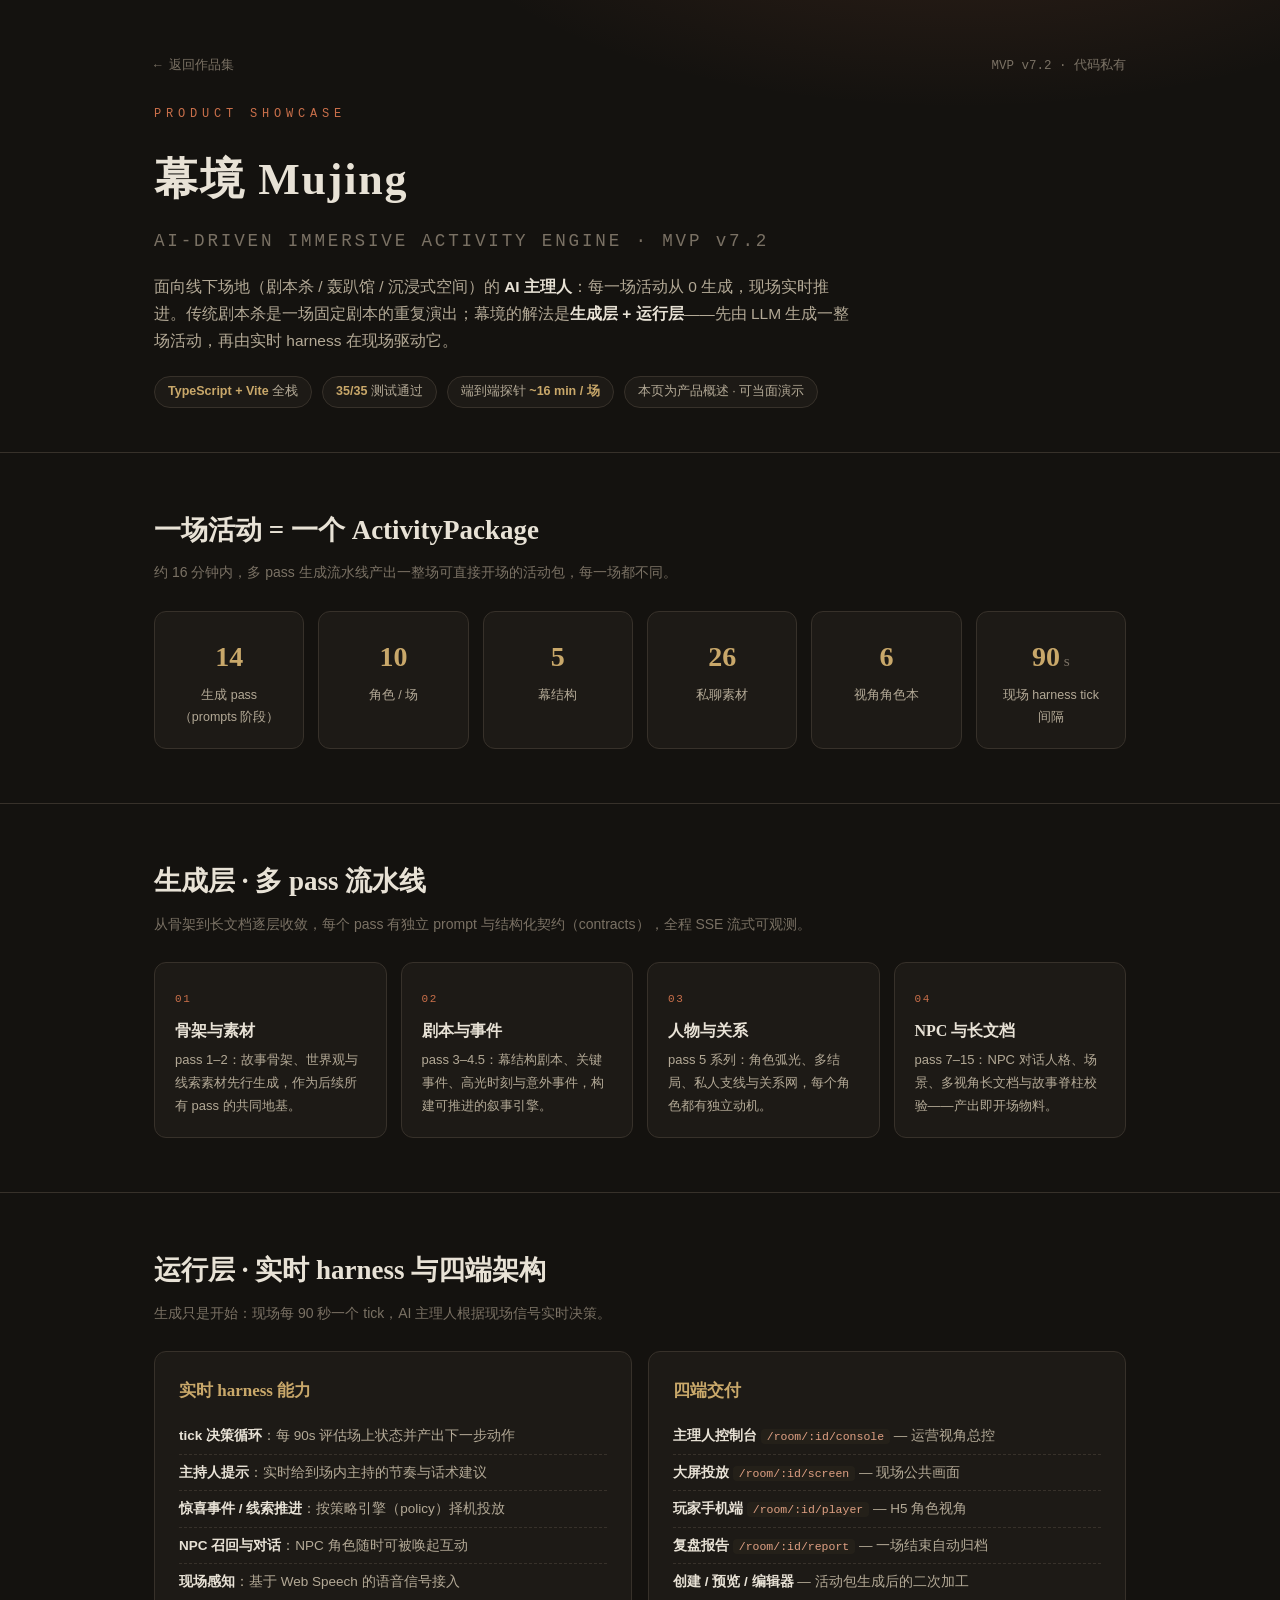
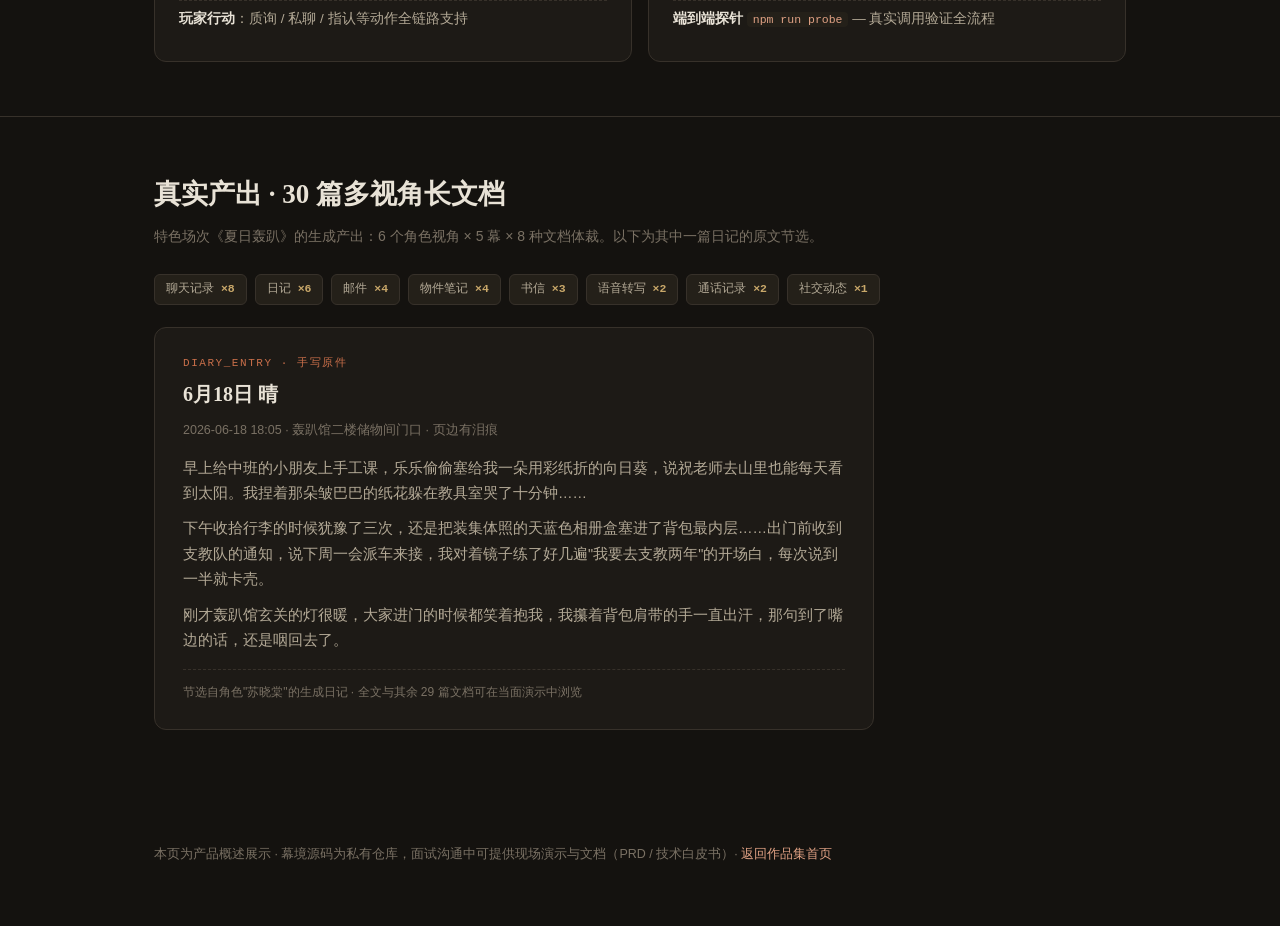
==== commit 24a05496: "feat: Mujing showcase page - pipeline, architecture, real output excerpt" ====
--- a/demo/mujing.html
+++ b/demo/mujing.html
@@ -3,8 +3,8 @@
 <head>
 <meta charset="UTF-8"/>
 <meta name="viewport" content="width=device-width, initial-scale=1.0"/>
-<title>幕境 · 可交互演示 — 毕业聚会档案</title>
-<meta name="description" content="幕境（Mujing）AI 沉浸式活动引擎的可交互内容演示：一场毕业聚会的 6 视角 × 5 幕档案室。"/>
+<title>幕境 Mujing · 产品展示 — AI 驱动沉浸式活动引擎</title>
+<meta name="description" content="幕境（MVP v7.2）：面向线下场地的 AI 驱动沉浸式活动引擎。多 pass 生成流水线 + 实时 harness，约 16 分钟生成一整场活动。"/>
 <style>
   :root{
     --bg:#14120f; --panel:#1d1a16; --panel-2:#242019; --line:#37312a;
@@ -15,82 +15,72 @@
     --mono:"JetBrains Mono","SFMono-Regular",Consolas,monospace;
   }
   *{margin:0;padding:0;box-sizing:border-box}
-  body{background:var(--bg);color:var(--ink);font-family:var(--sans);line-height:1.8;font-size:16px}
+  html{scroll-behavior:smooth}
+  body{background:var(--bg);color:var(--ink);font-family:var(--sans);line-height:1.75;font-size:16px}
   a{color:var(--accent-soft);text-decoration:none}
   a:hover{text-decoration:underline}
-
-  .wrap{max-width:1060px;margin:0 auto;padding:0 24px}
-
-  /* ---------- header ---------- */
-  header{padding:56px 0 40px;border-bottom:1px solid var(--line);
-    background:radial-gradient(900px 380px at 70% -120px, rgba(201,111,74,.14), transparent 60%)}
+  .wrap{max-width:1020px;margin:0 auto;padding:0 24px}
+
+  header{padding:56px 0 44px;border-bottom:1px solid var(--line);
+    background:radial-gradient(900px 380px at 75% -120px, rgba(201,111,74,.16), transparent 60%)}
+  .topbar{display:flex;justify-content:space-between;margin-bottom:26px}
+  .back{font-family:var(--mono);font-size:12.5px;color:var(--ink-faint)}
+  .back:hover{color:var(--accent-soft);text-decoration:none}
   .eyebrow{font-family:var(--mono);font-size:12px;letter-spacing:.4em;color:var(--accent);text-transform:uppercase;margin-bottom:16px}
   h1{font-family:var(--serif);font-size:clamp(30px,5vw,44px);letter-spacing:.04em}
   h1 small{display:block;font-size:.4em;font-weight:400;color:var(--ink-faint);letter-spacing:.16em;margin-top:8px;font-family:var(--mono)}
-  .lede{margin-top:16px;color:var(--ink-soft);max-width:680px;font-size:15.5px}
+  .lede{margin-top:16px;color:var(--ink-soft);max-width:700px;font-size:15.5px}
+  .lede b{color:var(--ink)}
   .meta-line{margin-top:22px;display:flex;flex-wrap:wrap;gap:10px}
   .chip{font-size:12.5px;padding:4px 13px;border:1px solid var(--line);border-radius:999px;color:var(--ink-soft);background:var(--panel)}
   .chip b{color:var(--gold)}
-  .topbar{display:flex;justify-content:space-between;align-items:center;margin-bottom:28px}
-  .back{font-family:var(--mono);font-size:12.5px;color:var(--ink-faint)}
-  .back:hover{color:var(--accent-soft);text-decoration:none}
-
-  /* ---------- controls ---------- */
-  .controls{display:flex;flex-wrap:wrap;gap:10px;padding:22px 0;border-bottom:1px solid var(--line)}
-  .roles{display:flex;flex-wrap:wrap;gap:8px;flex:1}
-  .role-btn{border:1px solid var(--line);background:var(--panel);color:var(--ink-soft);border-radius:10px;padding:8px 14px;cursor:pointer;font-size:13.5px;font-family:var(--sans);transition:.15s}
-  .role-btn:hover{border-color:var(--accent);color:var(--ink)}
-  .role-btn.active{border-color:var(--accent);background:rgba(201,111,74,.12);color:var(--accent-soft)}
-  .role-btn .role-key{display:block;font-family:var(--mono);font-size:10px;color:var(--ink-faint);letter-spacing:.1em}
-  .unlock{border:1px dashed var(--gold);background:transparent;color:var(--gold);border-radius:10px;padding:8px 14px;cursor:pointer;font-size:13px;font-family:var(--sans)}
-  .unlock:hover{background:rgba(201,168,106,.1)}
-
-  /* ---------- stage tabs ---------- */
-  .stages{display:flex;gap:6px;padding:16px 0 0;flex-wrap:wrap}
-  .stage-btn{background:none;border:none;color:var(--ink-faint);font-family:var(--mono);font-size:12px;letter-spacing:.1em;padding:7px 12px;cursor:pointer;border-bottom:2px solid transparent}
-  .stage-btn:hover{color:var(--ink-soft)}
-  .stage-btn.active{color:var(--accent-soft);border-bottom-color:var(--accent)}
-
-  /* ---------- document ---------- */
-  .doc{margin:28px 0 40px;border:1px solid var(--line);border-radius:14px;background:linear-gradient(180deg,var(--panel),#191612);overflow:hidden}
-  .doc-head{padding:22px 28px 14px;border-bottom:1px solid var(--line);display:flex;flex-wrap:wrap;align-items:baseline;gap:12px}
-  .doc-head h2{font-family:var(--serif);font-size:24px;letter-spacing:.03em}
-  .kind{font-family:var(--mono);font-size:11px;letter-spacing:.14em;padding:3px 10px;border-radius:5px}
-  .k-diary_entry{background:rgba(201,168,106,.14);color:var(--gold)}
-  .k-chat_log{background:rgba(90,169,230,.13);color:#7db8e8}
-  .k-voice_transcript{background:rgba(227,115,131,.13);color:#e893a1}
-  .k-email{background:rgba(79,192,141,.13);color:#6fce9f}
-  .k-object_note{background:rgba(176,127,230,.13);color:#c5a2ee}
-  .k-letter{background:rgba(224,161,132,.13);color:var(--accent-soft)}
-  .k-phone_log{background:rgba(243,156,106,.13);color:#f3b98a}
-  .k-social_post{background:rgba(232,226,214,.1);color:var(--ink-soft)}
-  .doc-meta{padding:10px 28px 0;font-family:var(--mono);font-size:11.5px;color:var(--ink-faint);display:flex;flex-wrap:wrap;gap:14px}
-  .doc-body{padding:20px 28px 30px;font-family:var(--serif);font-size:16.5px;color:#ddd5c5;white-space:pre-wrap;position:relative;max-height:520px;overflow:hidden}
-  .doc-body.expanded{max-height:none}
-  .doc-body:after{content:"";position:absolute;left:0;right:0;bottom:0;height:90px;background:linear-gradient(transparent,#191612);pointer-events:none}
-  .doc-body.expanded:after{display:none}
-  .doc-toggle{display:block;width:100%;padding:12px;background:var(--panel-2);border:none;border-top:1px solid var(--line);color:var(--accent-soft);font-family:var(--mono);font-size:12px;letter-spacing:.14em;cursor:pointer}
-  .doc-toggle:hover{color:var(--gold)}
-  .doc-empty{padding:60px 28px;text-align:center;color:var(--ink-faint);font-size:14px}
-
-  /* ---------- mechanism ---------- */
-  section{padding:56px 0;border-top:1px solid var(--line)}
-  h3.sec{font-family:var(--serif);font-size:26px;margin-bottom:6px}
-  .sub{color:var(--ink-faint);font-size:14px;margin-bottom:28px}
-  .grid{display:grid;grid-template-columns:repeat(auto-fill,minmax(260px,1fr));gap:16px}
-  .mcard{border:1px solid var(--line);border-radius:12px;background:var(--panel);padding:20px}
-  .mcard h4{font-family:var(--serif);font-size:16.5px;color:var(--gold);margin-bottom:6px}
-  .mcard p{font-size:13.5px;color:var(--ink-soft)}
-  .mcard .tag{font-family:var(--mono);font-size:10.5px;color:var(--ink-faint);letter-spacing:.12em;text-transform:uppercase}
-
-  footer{padding:44px 0 60px;border-top:1px solid var(--line);font-size:13px;color:var(--ink-faint)}
-  .fine{margin-top:14px;font-size:12px}
-
-  @media (max-width:720px){
-    header{padding:40px 0 30px}
-    .doc-head{padding:18px 20px 12px}
-    .doc-meta{padding:8px 20px 0}
-    .doc-body{padding:16px 20px 24px}
+
+  section{padding:54px 0;border-bottom:1px solid var(--line)}
+  h2{font-family:var(--serif);font-size:27px;margin-bottom:6px}
+  .sub{color:var(--ink-faint);font-size:14px;margin-bottom:26px}
+
+  /* ---------- numbers ---------- */
+  .nums{display:grid;grid-template-columns:repeat(auto-fit,minmax(150px,1fr));gap:14px}
+  .num-card{border:1px solid var(--line);border-radius:12px;background:var(--panel);padding:20px;text-align:center;transition:.15s}
+  .num-card:hover{transform:translateY(-2px);border-color:#4a4136}
+  .num-card .v{font-family:var(--serif);font-size:28px;font-weight:700;color:var(--gold)}
+  .num-card .v small{font-size:.55em;color:var(--ink-faint);font-weight:400}
+  .num-card .k{font-size:12.5px;color:var(--ink-soft);margin-top:4px}
+
+  /* ---------- pipeline ---------- */
+  .pipe{display:grid;grid-template-columns:repeat(auto-fit,minmax(190px,1fr));gap:14px;counter-reset:step}
+  .pstep{border:1px solid var(--line);border-radius:12px;background:var(--panel);padding:20px}
+  .pstep:before{counter-increment:step;content:"0" counter(step);font-family:var(--mono);font-size:11px;letter-spacing:.14em;color:var(--accent)}
+  .pstep h4{font-family:var(--serif);font-size:16px;margin:6px 0 4px}
+  .pstep p{font-size:13px;color:var(--ink-soft)}
+
+  /* ---------- architecture ---------- */
+  .arch{display:grid;grid-template-columns:1fr 1fr;gap:16px}
+  .acard{border:1px solid var(--line);border-radius:12px;background:var(--panel);padding:24px}
+  .acard h4{font-family:var(--serif);font-size:17px;margin-bottom:12px;color:var(--gold)}
+  .acard ul{list-style:none}
+  .acard li{font-size:13.5px;color:var(--ink-soft);padding:6px 0;border-bottom:1px dashed var(--line)}
+  .acard li:last-child{border-bottom:none}
+  .acard li b{color:var(--ink)}
+  .acard code{font-family:var(--mono);font-size:11.5px;background:var(--panel-2);padding:1px 6px;border-radius:4px;color:var(--accent-soft)}
+
+  /* ---------- output sample ---------- */
+  .genres{display:flex;flex-wrap:wrap;gap:8px;margin-bottom:22px}
+  .genre{font-family:var(--mono);font-size:11.5px;padding:4px 11px;border-radius:6px;background:var(--panel-2);color:var(--ink-soft);border:1px solid var(--line)}
+  .genre b{color:var(--gold)}
+  .doc-sample{border:1px solid var(--line);border-radius:12px;background:var(--panel);padding:26px 28px;max-width:720px}
+  .doc-sample .kind{font-family:var(--mono);font-size:11px;letter-spacing:.14em;color:var(--accent);text-transform:uppercase}
+  .doc-sample h3{font-family:var(--serif);font-size:20px;margin:4px 0 8px}
+  .doc-sample .meta{font-size:12.5px;color:var(--ink-faint);margin-bottom:14px}
+  .doc-sample p{font-size:14.5px;color:var(--ink-soft);margin-bottom:10px}
+  .doc-sample .cap{font-size:12px;color:var(--ink-faint);margin-top:16px;border-top:1px dashed var(--line);padding-top:12px}
+
+  footer{padding:46px 0 60px}
+  .fine{margin-top:14px;font-size:12.5px;color:var(--ink-faint)}
+
+  @media (max-width:760px){
+    .arch{grid-template-columns:1fr}
+    header{padding:42px 0 34px}
   }
 </style>
 </head>
@@ -99,132 +89,127 @@
 <header>
   <div class="wrap">
     <div class="topbar">
-      <a class="back" href="/index.html">← 返回作品集</a>
-      <a class="back" href="nengli-senlin.html">下一个演示 · 能力森林 →</a>
-    </div>
-    <div class="eyebrow">Mujing · Interactive Demo</div>
-    <h1>幕境<small>AI 沉浸式活动引擎 · 可交互内容档案</small></h1>
-    <p class="lede">幕境用 AI 流水线为线下场地生成"多视角沉浸叙事"：同一场活动，每个参与者只看到属于自己视角的档案。下面是真实生成内容《毕业聚会》的档案室切片——<b>选择视角，阅读各自隐瞒的秘密。</b></p>
+      <a class="back" href="../index.html">← 返回作品集</a>
+      <span class="back">MVP v7.2 · 代码私有</span>
+    </div>
+    <div class="eyebrow">Product Showcase</div>
+    <h1>幕境 Mujing<small>AI-DRIVEN IMMERSIVE ACTIVITY ENGINE · MVP v7.2</small></h1>
+    <p class="lede">面向线下场地（剧本杀 / 轰趴馆 / 沉浸式空间）的 <b>AI 主理人</b>：每一场活动从 0 生成，现场实时推进。传统剧本杀是一场固定剧本的重复演出；幕境的解法是<b>生成层 + 运行层</b>——先由 LLM 生成一整场活动，再由实时 harness 在现场驱动它。</p>
     <div class="meta-line">
-      <span class="chip"><b>6</b> 视角</span>
-      <span class="chip"><b>5</b> 幕结构</span>
-      <span class="chip"><b>30</b> 篇长文档</span>
-      <span class="chip"><b>8</b> 种文档体裁</span>
-      <span class="chip">9-pass 生成流水线 + 实时 harness</span>
+      <span class="chip"><b>TypeScript + Vite</b> 全栈</span>
+      <span class="chip"><b>35/35</b> 测试通过</span>
+      <span class="chip">端到端探针 <b>~16 min / 场</b></span>
+      <span class="chip">本页为产品概述 · 可当面演示</span>
     </div>
   </div>
 </header>
 
-<div class="wrap">
-  <div class="controls">
-    <div class="roles" id="roles"></div>
-    <button class="unlock" id="unlock">🔓 解锁全幕（含结局走向）</button>
-  </div>
-  <div class="stages" id="stages"></div>
-</div>
-
-<div class="wrap">
-  <div class="doc" id="doc">
-    <div class="doc-empty">请选择视角以调阅档案。</div>
-  </div>
-</div>
-
+<!-- ============ 交付规模 ============ -->
 <section>
   <div class="wrap">
-    <h3 class="sec">这份内容是怎么来的</h3>
-    <p class="sub">不是手写剧本，而是幕境引擎的生成产物——以下为引擎机制的缩影。</p>
-    <div class="grid">
-      <div class="mcard"><div class="tag">Pipeline</div><h4>9-pass 生成流水线</h4><p>设定 → 人物 → 关系网 → 幕结构 → 视角文档 → 一致性校验，逐遍收敛，保证 6 视角叙事互不矛盾。</p></div>
-      <div class="mcard"><div class="tag">Structure</div><h4>5 幕状态机</h4><p>开场 / 发展 ×3 / 终幕，每个视角在每一幕都有独立文档，跨幕信息严格隔离以防剧透。</p></div>
-      <div class="mcard"><div class="tag">Format</div><h4>8 种文档体裁</h4><p>日记 / 聊天记录 / 语音转写 / 邮件草稿 / 物品观察笔记 / 书信 / 通话记录 / 朋友圈草稿——同一事件用不同媒介呈现。</p></div>
-      <div class="mcard"><div class="tag">Runtime</div><h4>实时 harness</h4><p>活动进行中，主持人侧实时校验玩家行动与档案的一致性，MVP v7.2 已可现场演示。</p></div>
-      <div class="mcard"><div class="tag">Design</div><h4>信息不对称设计</h4><p>关键线索（水钻、天蓝色绳结、戒指盒）分散在不同视角的档案里，拼合即真相。</p></div>
-      <div class="mcard"><div class="tag">Evidence</div><h4>本页数据即真实产物</h4><p>本页档案直接取自仓库内 fixture 数据（featured_summer_party.longform.json），未经人工改写。</p></div>
+    <h2>一场活动 = 一个 ActivityPackage</h2>
+    <p class="sub">约 16 分钟内，多 pass 生成流水线产出一整场可直接开场的活动包，每一场都不同。</p>
+    <div class="nums">
+      <div class="num-card"><div class="v">14</div><div class="k">生成 pass（prompts 阶段）</div></div>
+      <div class="num-card"><div class="v">10</div><div class="k">角色 / 场</div></div>
+      <div class="num-card"><div class="v">5</div><div class="k">幕结构</div></div>
+      <div class="num-card"><div class="v">26</div><div class="k">私聊素材</div></div>
+      <div class="num-card"><div class="v">6</div><div class="k">视角角色本</div></div>
+      <div class="num-card"><div class="v">90<small> s</small></div><div class="k">现场 harness tick 间隔</div></div>
+    </div>
+  </div>
+</section>
+
+<!-- ============ 生成流水线 ============ -->
+<section>
+  <div class="wrap">
+    <h2>生成层 · 多 pass 流水线</h2>
+    <p class="sub">从骨架到长文档逐层收敛，每个 pass 有独立 prompt 与结构化契约（contracts），全程 SSE 流式可观测。</p>
+    <div class="pipe">
+      <div class="pstep">
+        <h4>骨架与素材</h4>
+        <p>pass 1–2：故事骨架、世界观与线索素材先行生成，作为后续所有 pass 的共同地基。</p>
+      </div>
+      <div class="pstep">
+        <h4>剧本与事件</h4>
+        <p>pass 3–4.5：幕结构剧本、关键事件、高光时刻与意外事件，构建可推进的叙事引擎。</p>
+      </div>
+      <div class="pstep">
+        <h4>人物与关系</h4>
+        <p>pass 5 系列：角色弧光、多结局、私人支线与关系网，每个角色都有独立动机。</p>
+      </div>
+      <div class="pstep">
+        <h4>NPC 与长文档</h4>
+        <p>pass 7–15：NPC 对话人格、场景、多视角长文档与故事脊柱校验——产出即开场物料。</p>
+      </div>
+    </div>
+  </div>
+</section>
+
+<!-- ============ 运行层 ============ -->
+<section>
+  <div class="wrap">
+    <h2>运行层 · 实时 harness 与四端架构</h2>
+    <p class="sub">生成只是开始：现场每 90 秒一个 tick，AI 主理人根据现场信号实时决策。</p>
+    <div class="arch">
+      <div class="acard">
+        <h4>实时 harness 能力</h4>
+        <ul>
+          <li><b>tick 决策循环</b>：每 90s 评估场上状态并产出下一步动作</li>
+          <li><b>主持人提示</b>：实时给到场内主持的节奏与话术建议</li>
+          <li><b>惊喜事件 / 线索推进</b>：按策略引擎（policy）择机投放</li>
+          <li><b>NPC 召回与对话</b>：NPC 角色随时可被唤起互动</li>
+          <li><b>现场感知</b>：基于 Web Speech 的语音信号接入</li>
+          <li><b>玩家行动</b>：质询 / 私聊 / 指认等动作全链路支持</li>
+        </ul>
+      </div>
+      <div class="acard">
+        <h4>四端交付</h4>
+        <ul>
+          <li><b>主理人控制台</b> <code>/room/:id/console</code> — 运营视角总控</li>
+          <li><b>大屏投放</b> <code>/room/:id/screen</code> — 现场公共画面</li>
+          <li><b>玩家手机端</b> <code>/room/:id/player</code> — H5 角色视角</li>
+          <li><b>复盘报告</b> <code>/room/:id/report</code> — 一场结束自动归档</li>
+          <li><b>创建 / 预览 / 编辑器</b> — 活动包生成后的二次加工</li>
+          <li><b>端到端探针</b> <code>npm run probe</code> — 真实调用验证全流程</li>
+        </ul>
+      </div>
+    </div>
+  </div>
+</section>
+
+<!-- ============ 产出样例 ============ -->
+<section style="border-bottom:none">
+  <div class="wrap">
+    <h2>真实产出 · 30 篇多视角长文档</h2>
+    <p class="sub">特色场次《夏日轰趴》的生成产出：6 个角色视角 × 5 幕 × 8 种文档体裁。以下为其中一篇日记的原文节选。</p>
+    <div class="genres">
+      <span class="genre">聊天记录 <b>×8</b></span>
+      <span class="genre">日记 <b>×6</b></span>
+      <span class="genre">邮件 <b>×4</b></span>
+      <span class="genre">物件笔记 <b>×4</b></span>
+      <span class="genre">书信 <b>×3</b></span>
+      <span class="genre">语音转写 <b>×2</b></span>
+      <span class="genre">通话记录 <b>×2</b></span>
+      <span class="genre">社交动态 <b>×1</b></span>
+    </div>
+    <div class="doc-sample">
+      <div class="kind">diary_entry · 手写原件</div>
+      <h3>6月18日 晴</h3>
+      <div class="meta">2026-06-18 18:05 · 轰趴馆二楼储物间门口 · 页边有泪痕</div>
+      <p>早上给中班的小朋友上手工课，乐乐偷偷塞给我一朵用彩纸折的向日葵，说祝老师去山里也能每天看到太阳。我捏着那朵皱巴巴的纸花躲在教具室哭了十分钟……</p>
+      <p>下午收拾行李的时候犹豫了三次，还是把装集体照的天蓝色相册盒塞进了背包最内层……出门前收到支教队的通知，说下周一会派车来接，我对着镜子练了好几遍"我要去支教两年"的开场白，每次说到一半就卡壳。</p>
+      <p>刚才轰趴馆玄关的灯很暖，大家进门的时候都笑着抱我，我攥着背包肩带的手一直出汗，那句到了嘴边的话，还是咽回去了。</p>
+      <div class="cap">节选自角色"苏晓棠"的生成日记 · 全文与其余 29 篇文档可在当面演示中浏览</div>
     </div>
   </div>
 </section>
 
 <footer>
   <div class="wrap">
-    <p>幕境为私有仓库项目，本页展示的内容切片已获允许公开。完整引擎代码、生成流水线与 harness 可在沟通后提供访问。</p>
-    <p class="fine">© 2026 戴宙辰 Daizhouchen · <a href="/index.html">返回作品集</a> · <a href="https://github.com/daizhouchen">GitHub</a></p>
+    <p class="fine">本页为产品概述展示 · 幕境源码为私有仓库，面试沟通中可提供现场演示与文档（PRD / 技术白皮书）· <a href="../index.html">返回作品集首页</a></p>
   </div>
 </footer>
-
-<script>
-const ROLES = [
-  { id:"r_su_xiaotang",   name:"苏晓棠", key:"支教老师的日记" },
-  { id:"r_li_yuzhe",      name:"林宇哲", key:"角落里的观察笔记" },
-  { id:"r_chen_jiajia",   name:"陈佳佳", key:"未公开的聊天" },
-  { id:"r_zhao_kai",      name:"赵凯",   key:"语音与通话记录" },
-  { id:"r_li_hao",        name:"李浩",   key:"草稿箱里的邮件" },
-  { id:"r_meng_yue",      name:"孟月",   key:"未回复的消息" }
-];
-const STAGES = [
-  { id:"s_open",  label:"第一幕 · 开场" },
-  { id:"s_act1",  label:"第二幕" },
-  { id:"s_act2",  label:"第三幕" },
-  { id:"s_act3",  label:"第四幕" },
-  { id:"s_final", label:"终幕" }
-];
-const KIND_LABEL = {
-  diary_entry:"日记", chat_log:"聊天记录", voice_transcript:"语音转写",
-  email:"邮件草稿", object_note:"物品观察笔记", letter:"书信",
-  phone_log:"通话记录", social_post:"朋友圈草稿"
-};
-const DOCS = [{"id":"lf_su_open","roleId":"r_su_xiaotang","stageId":"s_open","kind":"diary_entry","title":"6月18日晴","body":"2026年6月18日 晴\n早上给中班的小朋友上手工课，乐乐偷偷塞给我一朵用彩纸折的向日葵，说祝老师去山里也能每天看到太阳。我捏着那朵皱巴巴的纸花躲在教具室哭了十分钟，妆花了一半，补妆的时候翻到手机相册里去年毕业旅行的集体照，大家挤在婺源的油菜花田里，我站在最中间，脸上沾了点李浩抹的蛋糕奶油。\n下午收拾行李的时候犹豫了三次，还是把装集体照的天蓝色相册盒塞进了背包最内层，支教的山区信号不好，也不知道下次聚齐是什么时候。出门前收到支教队的通知，说下周一会派车来接，我对着镜子练了好几遍“我要去支教两年”的开场白，每次说到一半就卡壳。\n刚才轰趴馆玄关的灯很暖，大家进门的时候都笑着抱我，我攥着背包肩带的手一直出汗，那句到了嘴边的话，还是咽回去了。","metadata":{"date":"2026-06-18","time":"18:05","location":"轰趴馆二楼储物间门口","tags":["手写原件","页边有泪痕"]}},{"id":"lf_lin_open","roleId":"r_li_yuzhe","stageId":"s_open","kind":"object_note","title":"口袋里的银手链","body":"物品：哑光银手链，链尾挂着一个迷你的向日葵吊坠，吊坠背面刻了极小的“X.T”字样，盒子是浅米色的丝绒盒，边角有点磨损，盒盖内侧贴了一张打印的小票，日期是2026年6月10日，购买记录显示是在老巷口的银饰店定制的，付款人姓名是林宇哲。\n观察笔记：18:12进门的时候，我把盒子揣在牛仔裤左边口袋里，陈佳佳拉着赵凯试新衣服的时候，我下意识摸了三次口袋，盒子的边角硌得大腿有点疼。刚才苏晓棠从我身边经过的时候，她发梢上的桃子味洗发水飘过来，我攥着盒子的手突然出汗，指尖蹭到了吊坠的边缘，有点凉。\n上周看到她朋友圈发的小朋友送的纸向日葵，特意找店家定制的，本来打算今天她吹蜡烛的时候送给她，刚才看到她站在窗边擦眼泪，我站在拐角看了她五分钟，还是没敢走过去。","metadata":{"date":"2026-06-18","time":"18:22","location":"轰趴馆客厅拐角","tags":["未送出","盒内附空白贺卡"]}},{"id":"lf_chen_open","roleId":"r_chen_jiajia","stageId":"s_open","kind":"chat_log","title":"和未婚夫的聊天","body":"17:47 阿哲\n    宝贝你到轰趴馆了吗？戒指我放在你外套内侧口袋了，别弄丢了\n17:48 我\n    知道啦，刚进门，苏晓棠正跟蛋糕店师傅挥手呢，我等下找机会跟大家说\n17:50 阿哲\n    不急，你跟朋友们好久没聚了，玩得开心点，我晚上十点来接你\n17:51 我\n    对了，你说我现在说会不会扫大家的兴啊？去年毕业的时候说好要一起闯三年的，我这先订婚了，总觉得有点不好意思\n（17:51 - 18:03 间隔12分钟无消息）\n18:03 阿哲\n    傻不傻，大家肯定会替你开心的，赵凯那边…你要是觉得尴尬，不说也行，我没关系的\n18:04 我\n    算了，还是说吧，躲着也不是回事。刚赵凯进门了，穿了件白T恤，跟去年毕业的时候一模一样，我看着他笑了半天，他挠头的样子还跟以前一样傻\n18:05 阿哲\n    嗯，玩去吧，我等你\n（18:05 对方正在输入中… 持续3分钟后消失）","metadata":{"date":"2026-06-18","from":"陈佳佳","to":"未婚夫阿哲","tags":["未删除","最新一条未回复"]}},{"id":"lf_zhao_open","roleId":"r_zhao_kai","stageId":"s_open","kind":"voice_transcript","title":"给哥们的语音","body":"[00:00 背景音是轰趴馆的喧闹声，有人在笑]\n我跟你说，我刚才进门的时候，佳佳正站在玄关试她新买的那条白裙子，跟我以前跟你说的她高考完穿的那条一模一样，我差点就认不出来了。\n[00:12 沉默2秒，声音放低]\n她手上戴了个戒指，闪得很，我猜应该是订婚了，上次她朋友圈晒的那个男的，看起来挺靠谱的，对她应该挺好。\n[00:28 笑了一声，有点哑]\n我今天特意没穿她以前说我穿腻了的黑T恤，穿了件白的，刚才她看见我的时候愣了一下，然后笑着跟我打招呼，说我怎么还是跟以前一样傻。我本来准备了好多话，问她最近生意好不好，有没有按时吃饭，结果到嘴边就只剩一句“好久不见”。\n[00:51 远处有人喊赵凯的名字，他应了一声]\n行了不说了，他们叫我过去搬饮料呢，反正…她过得好就行，我就不打扰了。\n[01:07 录音中断]","metadata":{"date":"2026-06-18","time":"18:15","duration":"1分07秒","tags":["未发送","录音文件名是“随便录的”"]}},{"id":"lf_li_open","roleId":"r_li_hao","stageId":"s_open","kind":"email","title":"借款草稿邮件","body":"From: lihao@xxx.com\nTo: 未填写\nSubject: 有个事想请兄弟们帮个忙\nDate: 2026-06-18 18:07\n各位，好久没联系了，这次聚会本来想开开心心玩的，有个事我犹豫了好久还是想说。\n我妈上周查出来心脏病，要做支架手术，前后大概要十几万，我工作这两年攒的钱都交了首付，实在凑不齐了，思来想去还是想找你们借点，我可以打欠条，按银行利息算，最多两年肯定能还上。\n刚才进门的时候看到大家都没变，苏晓棠还是那么温柔，林宇哲还是躲在角落玩手机，佳佳跟赵凯两个人站在一起聊天，看起来气氛还挺好的，我好几次想开口，都怕扫了大家的兴。\n我等下找机会挨个跟你们说吧，要是不方便也没关系，我再想别的办法。对了，今天我带了上次去青岛出差带的啤酒，等下大家多喝点，好久没聚了，先玩开心再说。\n（草稿未发送，光标停在最后一行末尾）","metadata":{"date":"2026-06-18","time":"18:07","tags":["DRAFT","未发送"]}},{"id":"lf_meng_open","roleId":"r_meng_yue","stageId":"s_open","kind":"diary_entry","title":"7月15日 晴","body":"2024年7月15日 晴 轰趴馆一楼客厅\n17:32进门的时候空调开得很足，我刚从外面三十度的太阳下跑进来，眼镜上蒙了一层雾。赵凯举着半瓶冰可乐凑过来拍我肩膀，说就等我了，陈佳佳在厨房捣鼓特调，林宇哲蹲在沙发旁边连投影的线，李浩举着个拍立得到处晃。我擦干净眼镜抬头的时候，看见靠窗的位置站着个人，背对着我，指尖捏着个方形的东西，肩膀好像在轻轻抖，我刚想走过去，就被李浩拽去拍合影。\n17:58吃饭的时候我刷到导师下午发的消息，问我要不要直博，硕博连读要占用五年，我之前跟陈佳佳提过想辞职做医学科普博主，她说我肯定能火。桌上的提拉米苏甜得发腻，我偷偷把上面的可可粉刮到纸巾上，抬头刚好看见刚才站在窗边的人走过来，手里攥着个一次性纸杯，指甲盖掐得有点发白。她对着我笑了一下，我总觉得她眼睛有点红，刚想问她是不是不舒服，陈佳佳端着两杯特调撞了撞我的胳膊，说先喝东西，一会还有惊喜。我把到嘴边的话咽了回去，手机屏幕还停在导师的消息界面，光标闪了半天，我还是没敲下回复。","metadata":{"date":"2024-07-15","time":"18:05","location":"轰趴馆一楼休息区","tags":["手写","页边有咖啡渍"]}},{"id":"lf_su_act1","roleId":"r_su_xiaotang","stageId":"s_act1","kind":"letter","title":"给孩子们的告别信","body":"亲爱的小一班的宝贝们：\n今天老师最后一次给你们讲小兔子的故事哦。昨天壮壮把画着太阳的蜡笔画塞到我包里，说要给我当行李的时候，老师差点就哭了。\n下周开始会有新的李老师来带你们，她也会唱你们最喜欢的《小花朵》，也会帮你们扎歪歪的羊角辫。老师要去很远的地方，那里也有很多像你们一样喜欢画小太阳的小朋友，等着老师给他们讲故事。\n老师偷偷把毕业那天和哥哥姐姐们的合影放进了行李，就像把你们画的小太阳也塞进去一样，走到哪里都不会怕啦。\n等老师回来的时候，要看到壮壮能自己系鞋带，朵朵能把完整的《小花朵》唱给我听哦。\n你们的晓棠老师\n7月16日","metadata":{"date":"2024-07-16","location":"轰趴馆二楼走廊窗边","tags":["草稿","未寄出"]}},{"id":"lf_lin_act1","roleId":"r_li_yuzhe","stageId":"s_act1","kind":"object_note","title":"丝绒首饰盒观察笔记","body":"物品：藏蓝色丝绒首饰盒，边长约8厘米，盒盖边角有轻微磨损痕迹。\n盒内物品：一枚银质小雏菊吊坠，链子长度42厘米，吊坠背面刻有 tiny 的字母 \"S\"，是去年去婺源支教的同学帮忙带的当地银饰，店员说小雏菊的花语是藏在心底的爱。\n放置位置：今天出门前特意放在背包内层的暗袋里，和移动电源、备用口罩放在一起，刚才找U盘的时候摸到过，还带着体温。\n观察记录：18:25在客厅窗边看到她站着擦眼泪，手指攥着什么方形的东西，当时想过去递纸巾，被赵凯喊着帮忙搬投影仪打断了。首饰盒还在暗袋里，等没人的时候再给她吧，现在大家都在找东西，贸然拿出来太突兀了。","metadata":{"date":"2024-07-16","time":"18:40","location":"轰趴馆一楼沙发角落","tags":["私人笔记","未公开"]}},{"id":"lf_chen_act1","roleId":"r_chen_jiajia","stageId":"s_act1","kind":"chat_log","title":"和未婚夫的聊天记录","body":"18:32 阿哲\n    宝贝你那边聚会结束了吗？我在楼下停车场等你？\n18:33 我\n    还没呢，出了点小状况，我们之前毕业的集体照找不到了，大家正在找\n18:33 阿哲\n    要不要我上去帮忙？我拎了两箱你爱喝的青柠气泡水\n18:34 我\n    不用不用，你就在车上等我吧，我想等会跟大家宣布我们订婚的事，现在乱糟糟的不太合适\n18:35 阿哲\n    好，我不急，你慢慢来，戒指我放你外套口袋里了，等会拿出来的时候小心点别刮到手\n18:36 我\n    知道啦，对了，你之前送我的那个小方戒我今天戴了，刚好配我今天的裙子\n(18:37-18:45 间隔8分钟无消息)\n18:45 我\n    刚才在地毯上捡到个小水钻，好像是晓棠发夹上掉的，等会问问她\n18:46 阿哲\n    好，你慢慢来，我等你","metadata":{"date":"2024-07-16","from":"陈佳佳","to":"阿哲","tags":["未删除"]}},{"id":"lf_zhao_act1","roleId":"r_zhao_kai","stageId":"s_act1","kind":"phone_log","title":"近三天通话记录","body":"2024-07-14 09:23 呼出 房产中介 时长2分17秒 备注：询问江北区两居室转租事宜\n2024-07-14 12:05 呼入 健身房老板 时长4分32秒 备注：确认下个月调去新店当店长的通知\n2024-07-15 18:47 呼出 陈佳佳 时长0秒 备注：响了两声就挂了，怕打扰她试婚纱\n2024-07-15 22:10 呼入 大学室友 时长12分05秒 备注：问我要不要去参加毕业五周年聚会，说佳佳也会去\n2024-07-16 17:52 呼出 轰趴馆房东 时长3分11秒 备注：问要不要帮忙搬门口的两箱啤酒\n2024-07-16 18:28 呼入 快递员 时长1分03秒 备注：新买的运动鞋到了，让快递员放在驿站\n2024-07-16 18:35 呼出 陈佳佳 时长0秒 备注：刚想喊她过来喝冰可乐，看到她蹲在地上找东西，又挂了","metadata":{"date":"2024-07-16","time":"18:42","tags":["本机记录","未删除"]}},{"id":"lf_li_act1","roleId":"r_li_hao","stageId":"s_act1","kind":"email","title":"婚礼策划项目尾款催收草稿","body":"To: 市场部王经理\nFrom: 李浩\nSubject: 关于6月15日玫瑰园婚礼项目的尾款催收申请\nDate: 2024-07-16 18:45\n王经理您好：\n打扰您了，我是策划部的李浩，之前负责的6月15日玫瑰园户外婚礼项目已经圆满结束，客户上周已经确认了所有交付物料，满意度评分9.8分，按照合同约定，剩下的30%尾款共12万元应该在本月20号之前到账。\n我这边最近家里出了点急事，母亲住院需要手术费，能不能麻烦您帮忙跟财务那边打个招呼，看看能不能提前把这笔尾款的提成结算给我？一共是12000元，对公司来说不是大数目，但对我来说真的是救命钱。\n今天的毕业五周年聚会我本来想跟几个关系好的同学开口借，但大家好久没见，一上来就提钱太突兀了，实在是没办法才麻烦您。\n麻烦您了，等我母亲做完手术我一定请您吃饭。\n李浩","metadata":{"date":"2024-07-16","from":"李浩","to":"王经理","tags":["DRAFT","未发送"]}},{"id":"lf_meng_act1","roleId":"r_meng_yue","stageId":"s_act1","kind":"chat_log","title":"和师姐的未读对话","body":"16:42  师姐\n    上周跟你说的科普博主的事，你考虑得怎么样了\n16:45  你\n    师姐我还在纠结，今天刚好是毕业三周年聚会，我想听听朋友们的意见\n16:46  师姐\n    没问题，你本身有临床医学背景，做健康科普比那些半吊子专业多了，流量肯定不会差\n16:47  师姐\n    对了，之前那个三甲医院的面试通知下来了，下周三要去面，你别忘了准备\n16:48  你\n    好的师姐，我记着呢\n(16:48 - 18:27 间隔1小时39分无消息)\n18:27  你\n    师姐，今天聚会上出了点事，我们大学宿舍的集体照找不到了，大家现在都在找\n18:28  你\n    刚才弯腰捡掉在地上的笔的时候，我好像在谁的背包侧袋看到个眼熟的绳结，就是以前我们一起拼单买的那种天蓝色包装绳\n18:29  你\n    我是不是应该直接说啊？毕竟大家都是这么多年的朋友\n18:30  师姐\n    ？别冲动，先搞清楚状况再说，万一认错了多尴尬\n18:30  你\n    我知道，我再观察观察，就是觉得有点奇怪，好端端的照片怎么会不见呢","metadata":{"date":"2026-07-16","from":"孟月 / 实验室师姐","tags":["微信聊天记录","未同步到云端"]}},{"id":"lf_su_act2","roleId":"r_su_xiaotang","stageId":"s_act2","kind":"letter","title":"给小朋友的告别信","body":"亲爱的小月亮班的小朋友们：\n今天老师收拾行李的时候，翻到了上个月你们画的全家福，画里的老师扎着歪歪扭扭的辫子，旁边还画了好多颗糖果。老师下周就要去很远的地方，那里也有好多像你们一样可爱的小朋友，他们还没有见过彩色的蜡笔，也没有听过小兔子的故事。\n老师会把我们毕业的合照放在背包最里面的夹层，想你们的时候就拿出来看看。昨天去轰趴馆的时候，老师看到蛋糕上写着“毕业三周年快乐”，突然就红了眼睛，怕被哥哥姐姐们笑话，就躲去了窗边。\n等老师明年回来，给你们带山那边的小野花，好不好？\n对了，今天老师的发夹上掉了一颗水钻，要是你们捡到了，要替老师好好收着哦。\n爱你们的晓棠老师","metadata":{"date":"2026-07-15","time":"19:27","location":"轰趴馆二楼客房书桌","tags":["未寄出"]}},{"id":"lf_lin_act2","roleId":"r_li_yuzhe","stageId":"s_act2","kind":"object_note","title":"丝绒礼盒观察笔记","body":"藏在背包内层的藏蓝色丝绒礼盒，边长15厘米，表面有轻微压痕，是昨天下班路过巷口的银饰店买的。\n盒子里放着一枚银质书签，尾端刻了小小的山茶花图案，去年冬天她发朋友圈说过，最喜欢山茶花的香味。当时看到的时候下意识就保存了图片，存到了专门的相册里，相册名只有一个“苏”字。\n刚才在客厅看监控的时候，指尖一直攥着礼盒的边角，丝绒磨得指腹发烫。她刚才擦眼泪的样子，和三年前毕业那天站在礼堂门口哭的样子一模一样。\n礼盒侧面还贴着银饰店的价格标签，刚才掏手机的时候不小心蹭掉了一半，粘在牛仔裤口袋上，现在还留着一点透明的胶痕。\n口袋里的手机震了一下，是工作群的消息，我没点开。","metadata":{"date":"2026-07-15","time":"19:32","location":"轰趴馆客厅沙发角落","tags":["私人笔记"]}},{"id":"lf_chen_act2","roleId":"r_chen_jiajia","stageId":"s_act2","kind":"chat_log","title":"和未婚夫的聊天记录","body":"19:17 阿哲\n  戒指我放在你外套内侧口袋了，你今天要不要跟朋友们说呀？\n19:18 我\n  再说吧，现在他们都在找那张毕业照，有点乱\n19:18 阿哲\n  好，都听你的，要是他们问起来，我就说我是来接你的司机\n19:20 我\n  你少贫\n19:21 阿哲\n  对了，我妈刚才问我们蜜月要不要去云南，她说那边花开得正好\n19:23 我\n  等今天聚会结束了再说吧，我现在有点乱，刚才在地毯上看到半片水钻，好像是晓棠的发夹上的，没敢说\n(19:23 - 19:30 间隔7分钟无消息)\n19:30 我\n  其实我有点怕，我怕我说我要订婚了，赵凯他会难受\n19:31 阿哲\n  我懂，我等你\n19:31 我\n  嗯","metadata":{"date":"2026-07-15","location":"轰趴馆阳台","tags":["未删除"]}},{"id":"lf_zhao_act2","roleId":"r_zhao_kai","stageId":"s_act2","kind":"diary_entry","title":"7月15日聚会日记","body":"2026年7月15日 晴 轰趴馆\n刚才蹲在地上找照片的时候，摸到了半片水钻，凉冰冰的，我认得是苏晓棠那个Hello Kitty发夹上的，上次她带小盆友去我们健身房搞亲子活动的时候，发夹上的水钻还闪得晃眼。\n我抬头的时候刚好看到陈佳佳站在冰箱旁边翻可乐，左手无名指上戴着个素圈，我之前在她朋友圈见过，是那个男生送的订婚戒指。她今天穿了条米白色的连衣裙，以前她总说自己穿白色不好看，没想到现在穿得这么温柔。\n我把水钻攥在手里，没敢吭声，也没敢问她是不是真的要结婚了。三年前毕业聚餐的时候，我本来打算跟她表白的，结果喝多了，抱着李浩哭了半小时，什么都没说出口。\n可乐罐上的水珠滴在了地板上，留下一小片湿痕，很快就干了。","metadata":{"date":"2026-07-15","time":"19:35","location":"轰趴馆一楼储物间门口","tags":["手写"]}},{"id":"lf_li_act2","roleId":"r_li_hao","stageId":"s_act2","kind":"email","title":"欠款协商邮件草稿","body":"To: 小额贷款催收部\nFrom: lihao@xxx.com\nSubject: 关于欠款延期还款的申请\n您好，我是借款人李浩，身份证号xxxxxx19980312xxxx，此前借款的12万元本月应还3万元，目前因为公司项目款尚未到账，申请将本月还款延期至8月15日，逾期产生的利息我会一并支付。\n本来今天同学聚会打算跟几个关系好的朋友开口借钱，刚才看到大家都在找丢失的毕业照，话到嘴边又咽了回去。上周跟孟月吃饭的时候，她提过她们医院马上要评职称，正是用钱的时候，肯定不能跟她开口。赵凯最近刚开了自己的健身工作室，手头估计也紧。\n附件是我公司的项目合同扫描件，还有近期的流水证明，麻烦您这边帮忙申请一下延期，谢谢。\n（光标停在“发送”按钮上，未点击）","metadata":{"date":"2026-07-15","time":"19:40","location":"轰趴馆二楼公共电脑","tags":["草稿","未发送"]}},{"id":"lf_meng_act2","roleId":"r_meng_yue","stageId":"s_act2","kind":"chat_log","title":"和师姐的聊天记录","body":"18:07 师姐\n  小孟，昨天跟你说的保研资格的事，系里现在名额确定了，你排在第二，只要没问题下周就公示了\n18:08 孟月\n  谢谢师姐！我这段时间一直在跟进实验室的项目，上周的论文数据也整理得差不多了\n18:09 师姐\n  对了，我前几天刷到你做的医学科普账号了，内容做得挺专业的，粉丝涨得很快啊\n18:10 孟月\n  就是平时课余时间随便更的，分享点日常的健康知识，没想到有人看\n(18:10 - 18:15 间隔5分钟无消息)\n18:15 师姐\n  上次有个MCN找我谈合作，我推掉了，不过他们提到如果是你这种有科研背景还会做内容的，开的待遇比咱们毕业进医院的起薪高两倍\n18:16 孟月\n  啊？还有这种事\n18:17 师姐\n  我知道你从小就想当医生，不过现在新媒体赛道机会确实多，你可以好好想想，反正保研还有一周才截止\n18:18 孟月\n  我……我再考虑考虑吧\n(18:18 - 18:32 间隔14分钟无消息)\n18:32 孟月\n  师姐，我现在在同学聚会，回头我找你聊\n18:32 师姐\n  好，不急，你慢慢想","metadata":{"date":"2026-07-16","from":"师姐、孟月","to":"孟月、师姐","location":"轰趴馆二楼休息区","tags":["手机聊天记录截图","未同步到云盘"]}},{"id":"lf_su_act3","roleId":"r_su_xiaotang","stageId":"s_act3","kind":"diary_entry","title":"支教前最后一篇","body":"2024年6月22日 晴 轰趴馆二楼阳台\n背包里的录取通知书边角已经被我摸得起毛，下午收拾行李的时候我把它夹在了大三那年大家一起去海边拍的集体照背面。刚才在储物间拿纸杯的时候看见相册就摆在置物架最上层，天蓝色的包装绳还是去年毕业时陈佳佳帮我系的，我鬼使神差就拿了下来。\n刚才林宇哲递水给我的时候眼神好像有话要说，我不敢多看他，攥着背包带的手心全是汗。蛋糕上的蜡烛还插着，客厅里赵凯和李浩在抢话筒唱校歌，孟月抱着电脑在整理刚整理完的体检报告。我摸了摸背包侧袋露出的半截天蓝色绳头，又摸了摸口袋里没写完的告别信。\n风把阳台的纱帘吹得蹭过我的胳膊，楼下的蝉叫得比上学时操场边的还要响。我咬了咬嘴唇，把到了嘴边的话又咽了回去。","metadata":{"date":"2024-06-22","time":"18:47","location":"轰趴馆二楼阳台","tags":["手写原件","页边有泪痕"]}},{"id":"lf_lin_act3","roleId":"r_li_yuzhe","stageId":"s_act3","kind":"object_note","title":"口袋里的银项链","body":"口袋里的银项链盒子硌得我大腿发疼，是上周我攒了三个月的加班费买的，吊坠是个小小的向日葵，我记得她以前说过最想当能照亮小朋友的向日葵老师。\n刚才我在储物间门口看见地毯上有半片Hello Kitty发夹掉的水钻，和她昨天戴的那只碎的位置一模一样。我蹲下来捡的时候听见她在里面吸鼻子，我站在门口愣了三分钟，最后还是转身去了厨房拿了两瓶冰柠檬水。\n我把水递给她的时候，她手指尖冰凉，接过水的时候说了句谢谢，眼睛红红的，像是刚哭过。我想问她是不是有什么事，又看见她背包侧袋露出来的天蓝色绳头，和去年我们一起包毕业礼物用的包装绳一模一样。\n我捏了捏口袋里的项链盒子，话到嘴边又变成了“少喝点冰的，你胃不好”。她低着头嗯了一声，头发遮住了眼睛。","metadata":{"date":"2024-06-22","location":"轰趴馆客厅沙发","tags":["私人物品","未送出"]}},{"id":"lf_chen_act3","roleId":"r_chen_jiajia","stageId":"s_act3","kind":"chat_log","title":"和未婚夫的聊天","body":"18:35  阿哲\n    戒指我放在你外套口袋里了，别紧张\n18:35  你\n    知道了，他们刚才还在说找集体照的事，晚点再说\n18:36  阿哲\n    不急，我在楼下等你，结束了我来接你\n(18:36 - 18:42 间隔6分钟无消息)\n18:42  你\n    刚才晓棠坐我旁边的时候一直在擦眼泪，我问她怎么了她也不说，以前她什么事都跟我说的\n18:43  阿哲\n    可能最近压力大吧，你们好久没聚了，多聊聊\n18:44  你\n    我刚才看见她背包里好像露出了点天蓝色的绳子，和咱们去年包相册用的那种一样\n18:45  阿哲\n    别多想，等下好好跟朋友们说，他们肯定会祝福我们的\n18:46  你\n    嗯。我摸了摸口袋里的戒指盒，磨砂的边缘硌得手心有点痒。客厅里赵凯正在抢李浩的话筒，唱的还是毕业晚会那首歌。我抬头看了一眼坐在窗边的晓棠，她正对着手里的什么东西发呆，肩膀轻轻抖着。我把输入框里的“要不要现在问问她”删了，改成了“知道了，我晚点给你打电话”。","metadata":{"date":"2024-06-22","from":"陈佳佳","to":"阿哲（未婚夫）","tags":["未删除","最后一条未发送"]}},{"id":"lf_zhao_act3","roleId":"r_zhao_kai","stageId":"s_act3","kind":"phone_log","title":"近一周通话记录","body":"2024-06-16 19:32  呼出 陈佳佳  时长 0分12秒  未接通\n2024-06-17 08:45  呼出 健身馆前台  时长 2分37秒  已接通\n2024-06-18 22:17  呼入 陈佳佳  时长 1分42秒  已接通\n    内容：我下周订婚，你有空来吗？\n    我攥着手机愣了三秒，说“恭喜啊，肯定来”，她在那边笑了笑，说“到时候帮我招呼下老同学”，我嗯了一声，挂了电话之后在操场跑了五圈。\n2024-06-20 10:23  呼出 蛋糕店  时长 3分05秒  已接通\n    我订的那个毕业纪念款蛋糕，麻烦帮我加个向日葵装饰，谢谢。\n2024-06-22 18:27  呼入 李浩  时长 0分47秒  已接通\n    内容：你在哪呢？大家都在找集体照，你快过来帮忙\n    我挂了电话往客厅走，看见陈佳佳正坐在沙发上摸口袋，指尖碰到了一个方盒子的边缘，我赶紧别开眼，去储物间的路上踢到了个小碎片，捡起来看是半片水钻，好像是晓棠发夹上的。我把水钻攥在手里，没出声。","metadata":{"date":"2024-06-16 至 2024-06-22","tags":["手机截图","部分号码打码"]}},{"id":"lf_li_act3","roleId":"r_li_hao","stageId":"s_act3","kind":"email","title":"项目启动资金申请草稿","body":"From: lihao@xxx.com\nTo: 待发送\nSubject: 线下活动策划项目启动资金申请\nDate: 2024-06-22 18:31\n\n上周谈的那个校园文化节策划项目已经敲定了，启动资金还差八万，我找了好几个朋友周转都没凑够。上周刷朋友圈的时候看见晓棠点赞了好几条西部支教的招募信息，我当时问她是不是感兴趣，她打了个哈哈就过去了，我也没多问。\n刚才找集体照的时候我在地毯上捡到了半片Hello Kitty的水钻，和她上周戴的发夹碎的位置一样，我偷偷塞进了口袋里。孟月刚才在跟我算体检报告的数据，说晓棠的体检报告所有指标都正常，完全符合支教的要求，我愣了一下，才反应过来她可能真的要走。\n我摸了摸口袋里的项目合同，又看了一眼坐在窗边擦眼泪的晓棠，把邮件收件人栏里写了一半的“孟月”删掉了。客厅里赵凯正在唱跑调的校歌，陈佳佳坐在沙发上攥着个方盒子发呆。我把邮件最小化，起身去抢赵凯的话筒，笑着喊“唱得这么难听还敢抢麦，让我来”。","metadata":{"date":"2024-06-22","time":"18:31","tags":["草稿","未发送"]}},{"id":"lf_meng_act3","roleId":"r_meng_yue","stageId":"s_act3","kind":"chat_log","title":"导师未回复的消息","body":"2024-07-15 16:22 孟月\n    李老师，我这边期末的临床数据已经整理完发您邮箱了，您有空可以看一下\n2024-07-15 16:23 孟月\n    还有上次跟您提的，我想gap半年再申请直博的事，您之前说让我毕业前再给您答复，我...还是有点拿不定主意\n（16:23 - 19:47 间隔3小时24分无消息）\n2024-07-15 19:47 同校师姐 张雯\n    月月，你上次说想做医学科普博主的事考虑得怎么样啊？我上周帮你问的MCN那边说只要你愿意签，底薪加流量分成，比你在医院规培挣得多三倍都不止\n2024-07-15 19:50 孟月\n    我还在想，今天跟朋友聚会，他们都在说年轻要做自己想做的事，可是我爸妈那边肯定不会同意我放弃读博的\n2024-07-15 19:51 同校师姐 张雯\n    你自己的人生干嘛总听别人的？对了，下周三之前要给人准信啊，过了这村没这店了\n2024-07-15 19:52 孟月\n    我知道了，我再想想\n（19:52 - 21:03 间隔1小时11分无消息）\n2024-07-15 21:03 孟月\n    对了师姐，你说如果我做博主的话，会不会以后再也穿不上白大褂了？\n2024-07-15 21:04 你撤回了一条消息","metadata":{"date":"2024-07-15","location":"轰趴馆二楼露台","tags":["微信聊天记录","未撤回成功"]}},{"id":"lf_su_final","roleId":"r_su_xiaotang","stageId":"s_final","kind":"diary_entry","title":"7月15日 晴","body":"2024年7月15日 晴\n下午收拾背包的时候，指尖碰到相册盒边缘的天蓝色绳结，忽然就红了眼。上周去支教点踩点，看到山路上跑着的小孩光着脚，手里攥着皱巴巴的画纸，忽然就想起我们大一那年在海边拍集体照的样子，大家都笑得傻气，林宇哲还被浪打湿了半个裤腿。\n刚才在客厅擦眼泪的时候好像被他看见了，他没问，只是递了张印着小太阳的纸巾。等下吃饭的时候要怎么跟大家说呢？说我要去山里待两年？说我偷偷把集体照塞进了背包？\n桌上的冰汽水冒着凉气，陈佳佳在跟赵凯闹着要抢最后一块西瓜，李浩举着手机要拍孟月沾了奶油的脸，大家都还和以前一样。我把背包往身后挪了挪，绳结从侧袋露出来一点，我赶紧塞了回去。\n风从窗户吹进来，带着楼下栀子花的香味。","metadata":{"date":"2024-07-15","time":"19:47","location":"轰趴馆二楼客房书桌","tags":["手写","墨迹未干"]}},{"id":"lf_lin_final","roleId":"r_li_yuzhe","stageId":"s_final","kind":"chat_log","title":"与老姐的聊天记录","body":"18:32 老姐\n  之前让你帮忙找的山区小学捐款链接发你了，你要捐直接走这个通道就行\n18:33 我\n  好，谢了\n18:34 老姐\n  对了，你说要送的那个姑娘，真要去支教啊？你憋了三年的话还不说？\n18:34 我\n  不知道\n(18:34 - 19:21 间隔47分钟无消息)\n19:21 我\n  刚才看见她在窗边哭，手里攥着个方形盒子，看见我过来赶紧藏到身后了。我没问，把之前买的那个装着山区小学孩子照片的相册放她门口了\n19:22 老姐\n  你是不是傻？直接给啊\n19:22 我\n  她要是想走，我不能拦着。之前她提过想当幼教，想去能帮到孩子的地方\n19:23 老姐\n  那你呢？等她两年？\n19:23 我\n  口袋里还攥着昨天买的去她支教点 nearest 县城的高铁票，还没说。楼下有人喊我下去切蛋糕了，先不说了","metadata":{"date":"2024-07-15","time":"19:30","from":"林宇哲","to":"林宇哲姐姐","tags":["未删除","置顶聊天"]}},{"id":"lf_chen_final","roleId":"r_chen_jiajia","stageId":"s_final","kind":"letter","title":"给大家的手写信","body":"亲爱的各位：\n今天收拾包的时候，戒指盒硌到了腰，我才想起还没跟你们说我要订婚的事。对方是个做设计的，脾气很好，上次你们见过的，聚餐的时候帮我挡了三杯酒的那个。\n刚才赵凯帮我捡掉在地上的发圈，我看见他手腕上还戴着我们大二一起买的运动手环，边缘都磨白了。我没提，他也没说。本来打算今天派对结束就公布这个消息，但是看到苏晓棠眼睛红红的，林宇哲一直跟在她身后半步远，忽然就觉得好像不用急着说这些。\n刚才我去储物间找一次性盘子，看见地毯上有个亮闪闪的水钻，好像是苏晓棠发夹上的，我捡起来放在茶几上了。集体照要是找不到也没关系，我们等下再拍一张就是，反正以后还有好多好多张。\n蛋糕端过来了，我先去藏戒指了，等下你们可别笑我手抖。\n佳佳 留","metadata":{"date":"2024-07-15","time":"19:52","location":"轰趴馆客厅沙发缝隙","tags":["手写","未发出"]}},{"id":"lf_zhao_final","roleId":"r_zhao_kai","stageId":"s_final","kind":"voice_transcript","title":"给兄弟的语音转写","body":"[00:00 背景音是轰趴馆的音乐声，笑]\n  兄弟，我现在在以前大学同学的聚会上，你之前跟我提的那个健身工作室合伙人的事，我答应了\n[00:12 停顿3秒，咳嗽一声]\n  对，就是陈佳佳也在的那个局。她刚才跟我说她要订婚了，我看见她包里露出来的戒指盒了，粉色的，她以前说过订婚戒指要放在粉色盒子里\n[00:27 沉默5秒，声音放低]\n  我刚才帮她捡发圈，看见她手指上的戒指印，应该是戴了挺久了。之前我还想着等我工作室开起来就跟她告白，现在不用了，她过得好就行\n[00:45 远处有人喊赵凯的名字，他应了一声]\n  对了，刚才我去储物间找冰桶，看见地毯上有碎照片，还有半片Hello Kitty的水钻，我没动，等下要是大家问起集体照的事，我就说我刚才没看见，省得苏晓棠尴尬，那姑娘脸皮薄\n[01:08 脚步声，声音越来越远]\n  不说了，他们喊我去切蛋糕了，等下回去再跟你细聊工作室的事","metadata":{"date":"2024-07-15","time":"19:41","duration":"1分17秒","tags":["未发送语音","本地缓存"]}},{"id":"lf_li_final","roleId":"r_li_hao","stageId":"s_final","kind":"social_post","title":"朋友圈草稿","body":"正文：\n毕业五年第一次聚这么齐，老地方轰趴馆，西瓜还是当年的味道，李浩你抢我奶油的毛病能不能改改？[配图：六个人围着蛋糕的模糊背影，蛋糕上写着“毕业五周年快乐”]\n时间：2024-07-15 19:55\n可见范围：仅六人小群可见\n评论区（预写）：\n孟月：你少来，明明是你先抹我脸的\n陈佳佳：@赵凯 你刚才把我发圈弄掉的事还没跟你算账\n林宇哲：蛋糕是苏晓棠选的，芒果味的，她记得你爱吃\n苏晓棠：[笑脸] 大家等下记得再拍张合照哦\n（草稿编辑备注：等下要怎么跟孟月开口借钱啊？上周策划的项目黄了，欠了供应商三万块，她家里条件好，应该能帮上忙？刚才看见她在跟苏晓棠聊考研的事，好像挺忙的。等下喝两杯再说吧，要是实在不好意思就等派对结束单独找她。对了，刚才我去卫生间的时候，看见苏晓棠背包里露出来天蓝色的绳子，好像是装集体照的那个盒子上的，我没敢说，怕她不好意思。）","metadata":{"date":"2024-07-15","time":"19:55","tags":["未发布草稿","仅自己可见"]}},{"id":"lf_meng_final","roleId":"r_meng_yue","stageId":"s_final","kind":"diary_entry","title":"7.16 轰趴馆露台","body":"2024年7月16日 晴 21:47\n露台的风还带着白天晒过的水泥地味道，楼下卖冰粉的推车还亮着暖黄的灯。刚把听诊器放回白大褂口袋，指尖还沾着刚才碰过的蛋糕上的芒果奶油。\n刚才李浩举着手机问我要不要看他剪的我们去年去山里做志愿的vlog，我顿了两秒说等会儿，其实是怕看见镜头里蹲在泥地里给小孩扎辫子的人。口袋里的手机还亮着导师下午发的消息，问我要不要确定直博的名额，早上醒来的时候还在某书的后台看到三条新的私信，问我什么时候更下一期医学科普的视频。\n风把陈佳佳挂在露台栏杆上的帆布包吹得晃了晃，露出里面装着的新的服装设计样稿。赵凯在楼下喊我们下去拍新的合照，我摸了摸包里揣着的支教队去年给我寄的明信片，背面小孩歪歪扭扭写着「孟姐姐什么时候再来」。\n手机屏幕暗下去，我盯着自己映在上面的脸，还没回导师的消息，也没点开放在后台的私信对话框。","metadata":{"date":"2024-07-16","time":"21:47","location":"轰趴馆露台","tags":["手写","页脚沾了奶油印"]}}];
-
-let curRole = ROLES[0].id, curStage = STAGES[0].id, unlocked = false;
-
-function visibleStages(){ return unlocked ? STAGES : STAGES.slice(0, 2); }
-
-function renderRoles(){
-  document.getElementById("roles").innerHTML = ROLES.map(r =>
-    `<button class="role-btn ${r.id===curRole?'active':''}" data-role="${r.id}">${r.name}<span class="role-key">${r.key}</span></button>`).join("");
-}
-function renderStages(){
-  document.getElementById("stages").innerHTML = visibleStages().map(s =>
-    `<button class="stage-btn ${s.id===curStage?'active':''}" data-stage="${s.id}">${s.label}</button>`).join("");
-  if(!unlocked){
-    document.getElementById("stages").innerHTML +=
-      `<button class="stage-btn" data-stage="__locked" style="opacity:.45">第四幕 · 终幕 🔒</button>`;
-  }
-}
-function renderDoc(){
-  const d = DOCS.find(x => x.roleId===curRole && x.stageId===curStage);
-  const box = document.getElementById("doc");
-  if(!d){ box.innerHTML = `<div class="doc-empty">该视角在此幕暂无可调阅的档案。</div>`; return; }
-  const meta = d.metadata || {};
-  const metaBits = [meta.date, meta.time, meta.location, meta.duration, meta.from && `发件人 ${meta.from}`, meta.to && `收件人 ${meta.to}`].filter(Boolean);
-  const tags = (meta.tags||[]).map(t=>`<span style="color:var(--accent-soft)">${t}</span>`).join(" · ");
-  box.innerHTML = `
-    <div class="doc-head"><span class="kind k-${d.kind}">${KIND_LABEL[d.kind]||d.kind}</span><h2>${d.title}</h2></div>
-    <div class="doc-meta"><span>${metaBits.join(" · ")}</span>${tags?`<span>${tags}</span>`:""}</div>
-    <div class="doc-body" id="docBody">${d.body}</div>
-    <button class="doc-toggle" id="docToggle">展开全文 ▾</button>`;
-  const body = document.getElementById("docBody");
-  const toggle = document.getElementById("docToggle");
-  if(body.scrollHeight <= 540){ toggle.style.display = "none"; }
-  toggle.onclick = () => {
-    body.classList.toggle("expanded");
-    toggle.textContent = body.classList.contains("expanded") ? "收起 ▴" : "展开全文 ▾";
-  };
-}
-document.addEventListener("click", e => {
-  const r = e.target.closest("[data-role]");
-  const s = e.target.closest("[data-stage]");
-  if(r){ curRole = r.dataset.role; renderAll(); }
-  if(s){
-    if(s.dataset.stage === "__locked"){ alert("点击右上角「解锁全幕」查看后续幕。"); return; }
-    curStage = s.dataset.stage; renderStages(); renderDoc();
-  }
-});
-document.getElementById("unlock").onclick = function(){
-  unlocked = true; this.style.display = "none"; renderAll();
-};
-function renderAll(){ renderRoles(); renderStages(); renderDoc(); }
-renderAll();
-</script>
 
 </body>
 </html>
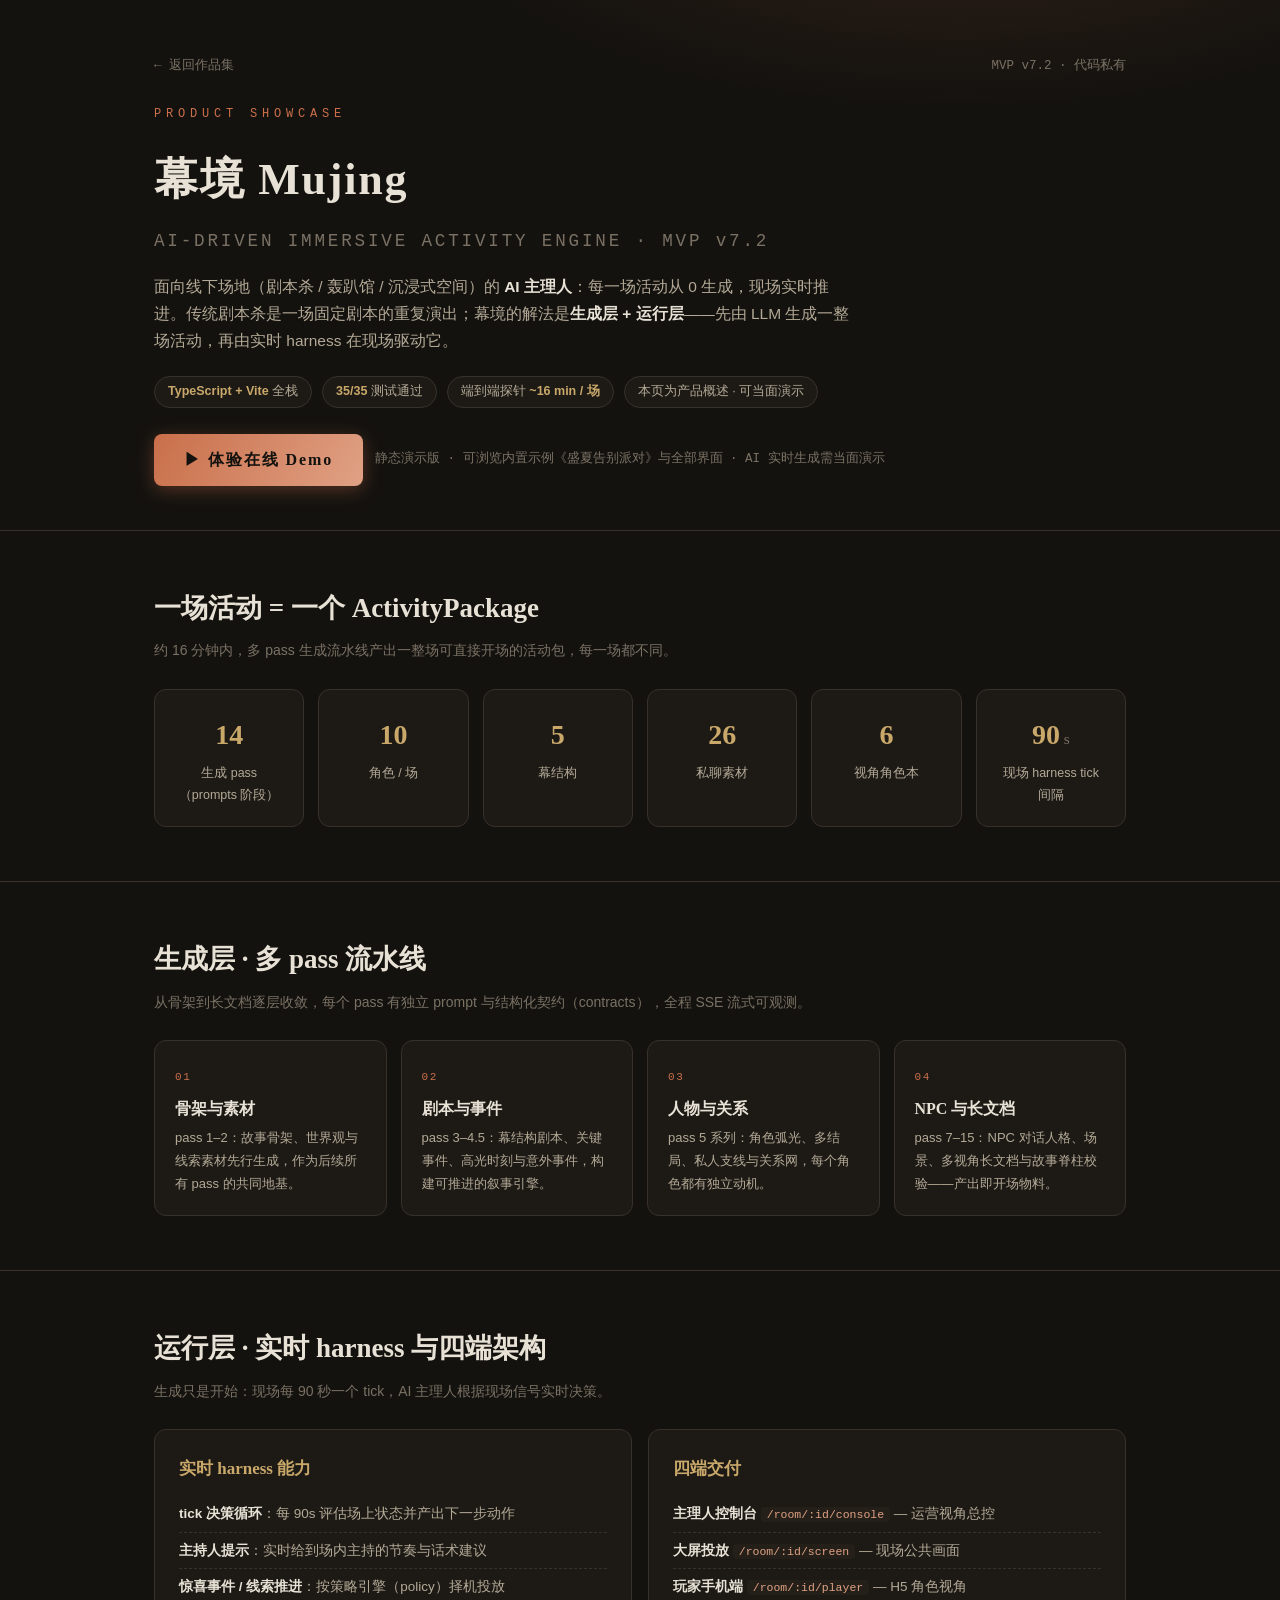
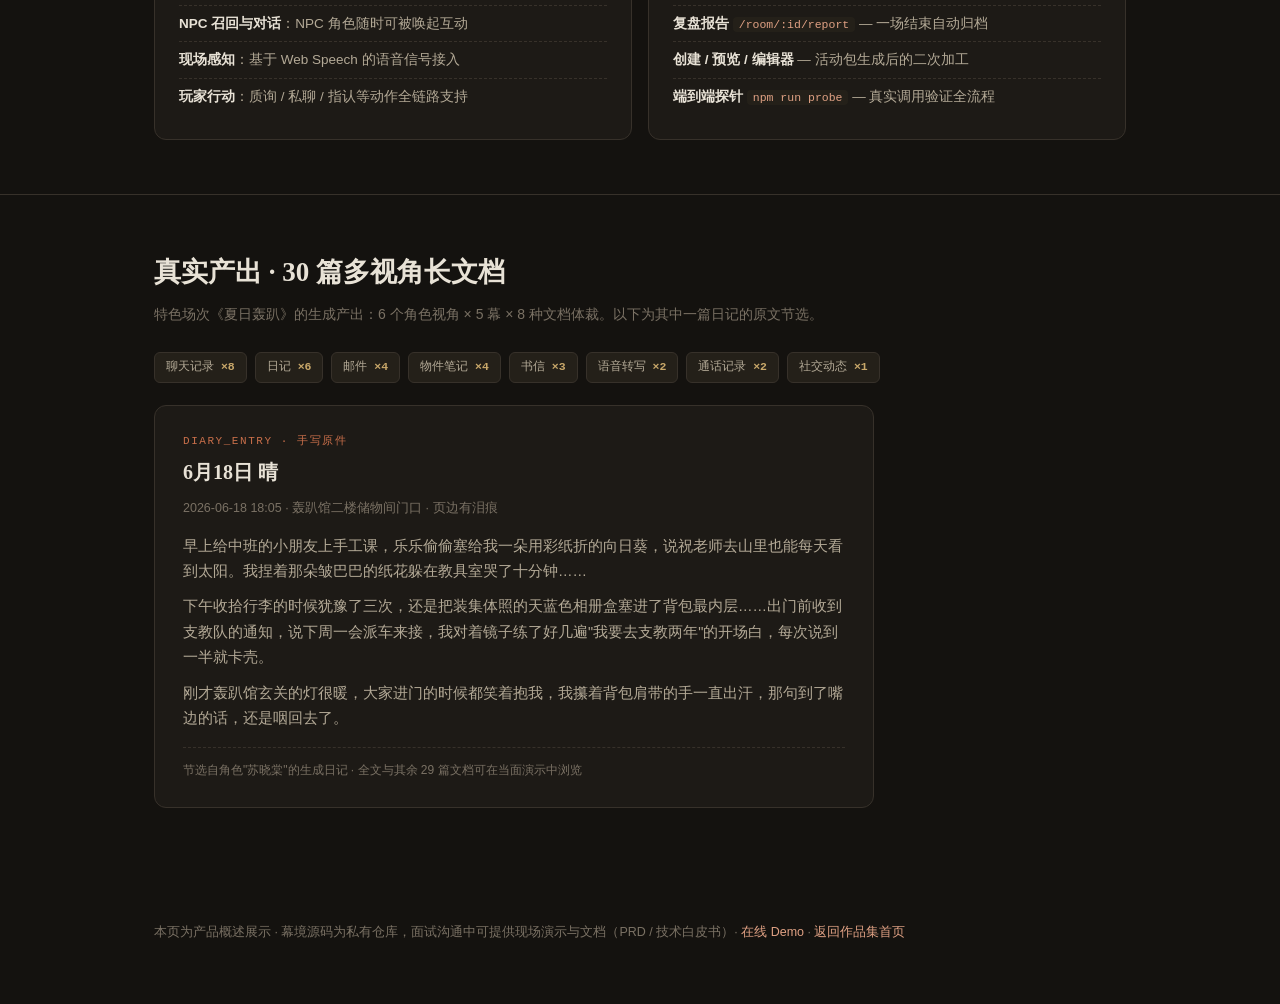
==== commit 71cd2cce: "feat(mujing): add online demo link" ====
--- a/demo/mujing.html
+++ b/demo/mujing.html
@@ -34,6 +34,10 @@
   .meta-line{margin-top:22px;display:flex;flex-wrap:wrap;gap:10px}
   .chip{font-size:12.5px;padding:4px 13px;border:1px solid var(--line);border-radius:999px;color:var(--ink-soft);background:var(--panel)}
   .chip b{color:var(--gold)}
+  .cta-row{margin-top:26px;display:flex;flex-wrap:wrap;gap:12px;align-items:center}
+  .cta{display:inline-block;font-family:var(--serif);font-size:16px;letter-spacing:.12em;color:#14120f;background:linear-gradient(120deg,var(--accent),var(--accent-soft));padding:12px 30px;border-radius:8px;font-weight:700;transition:.15s;box-shadow:0 4px 18px rgba(201,111,74,.35)}
+  .cta:hover{text-decoration:none;transform:translateY(-2px);box-shadow:0 6px 24px rgba(201,111,74,.5)}
+  .cta-note{font-size:12.5px;color:var(--ink-faint);font-family:var(--mono)}
 
   section{padding:54px 0;border-bottom:1px solid var(--line)}
   h2{font-family:var(--serif);font-size:27px;margin-bottom:6px}
@@ -100,6 +104,10 @@
       <span class="chip"><b>35/35</b> 测试通过</span>
       <span class="chip">端到端探针 <b>~16 min / 场</b></span>
       <span class="chip">本页为产品概述 · 可当面演示</span>
+    </div>
+    <div class="cta-row">
+      <a class="cta" href="https://daizhouchen.github.io/mujing-demo/" target="_blank" rel="noopener">▶ 体验在线 Demo</a>
+      <span class="cta-note">静态演示版 · 可浏览内置示例《盛夏告别派对》与全部界面 · AI 实时生成需当面演示</span>
     </div>
   </div>
 </header>
@@ -207,7 +215,7 @@
 
 <footer>
   <div class="wrap">
-    <p class="fine">本页为产品概述展示 · 幕境源码为私有仓库，面试沟通中可提供现场演示与文档（PRD / 技术白皮书）· <a href="../index.html">返回作品集首页</a></p>
+    <p class="fine">本页为产品概述展示 · 幕境源码为私有仓库，面试沟通中可提供现场演示与文档（PRD / 技术白皮书）· <a href="https://daizhouchen.github.io/mujing-demo/" target="_blank" rel="noopener">在线 Demo</a> · <a href="../index.html">返回作品集首页</a></p>
   </div>
 </footer>
 
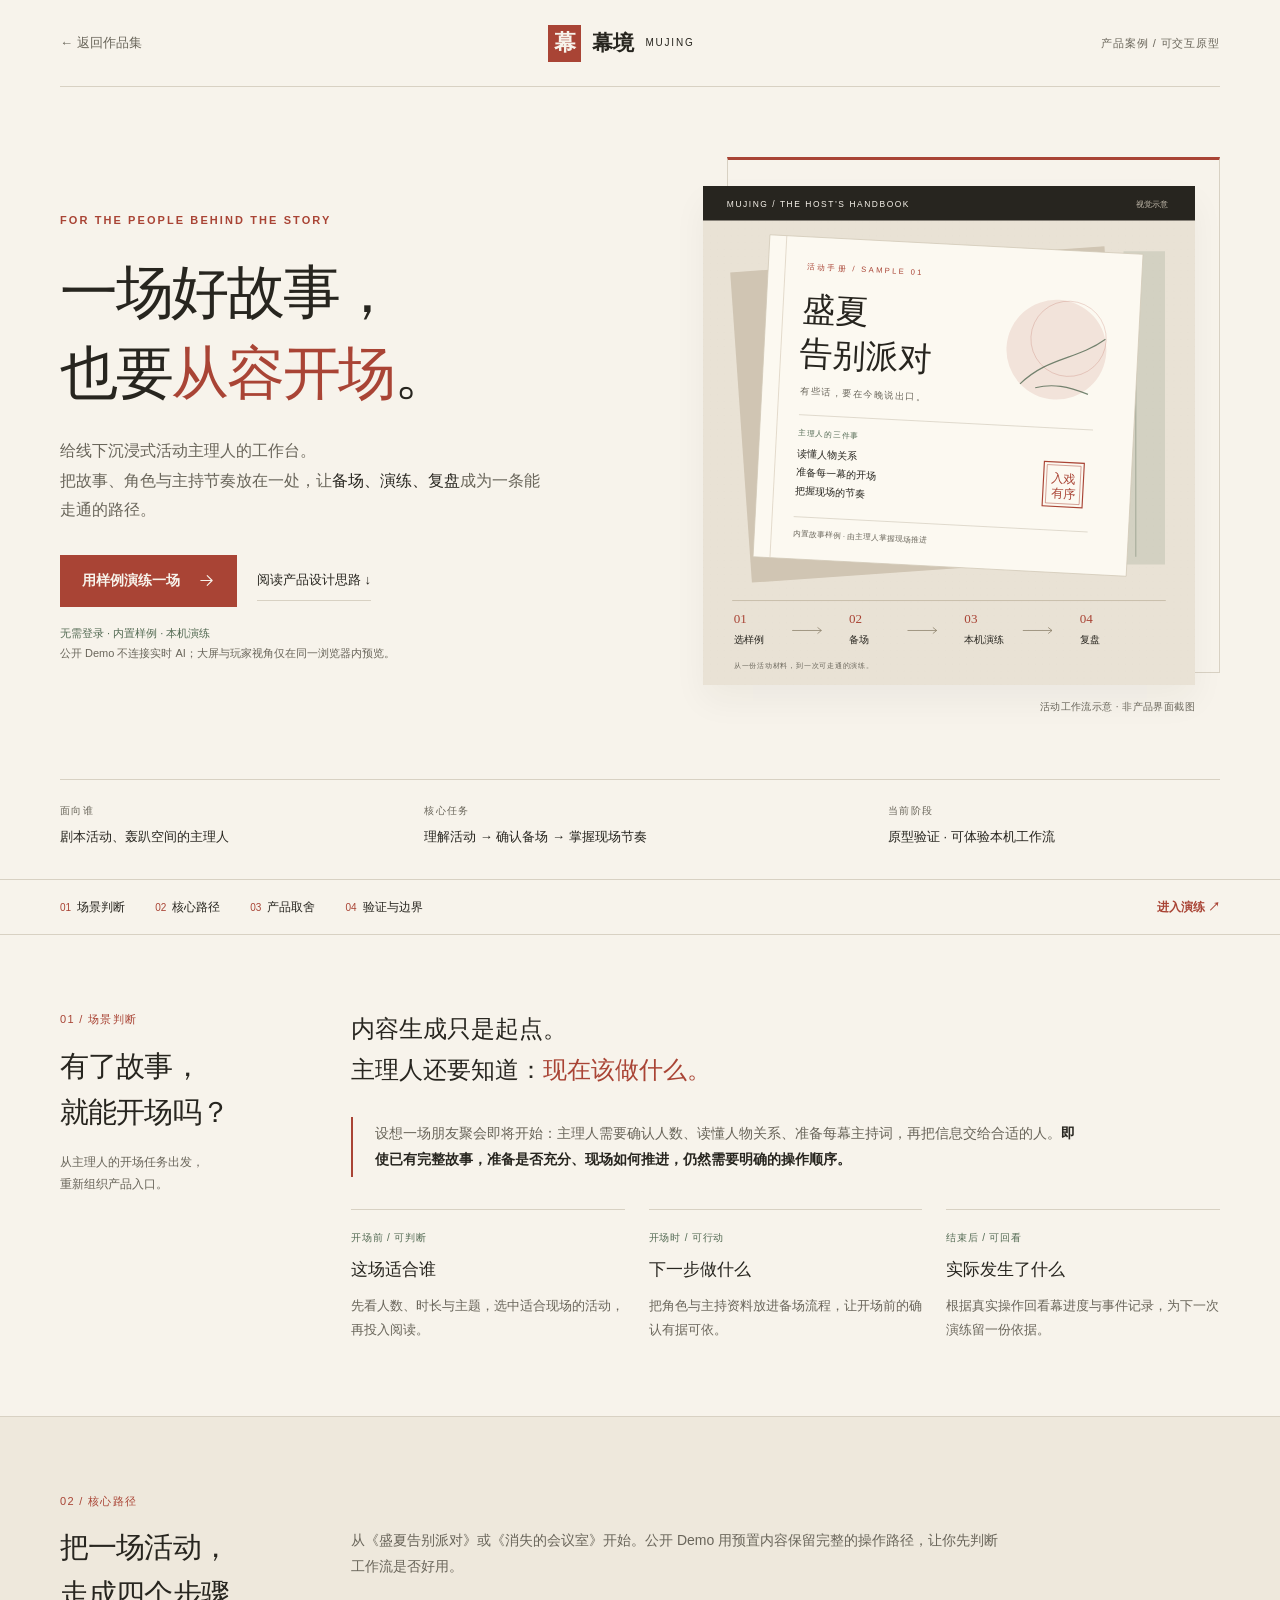
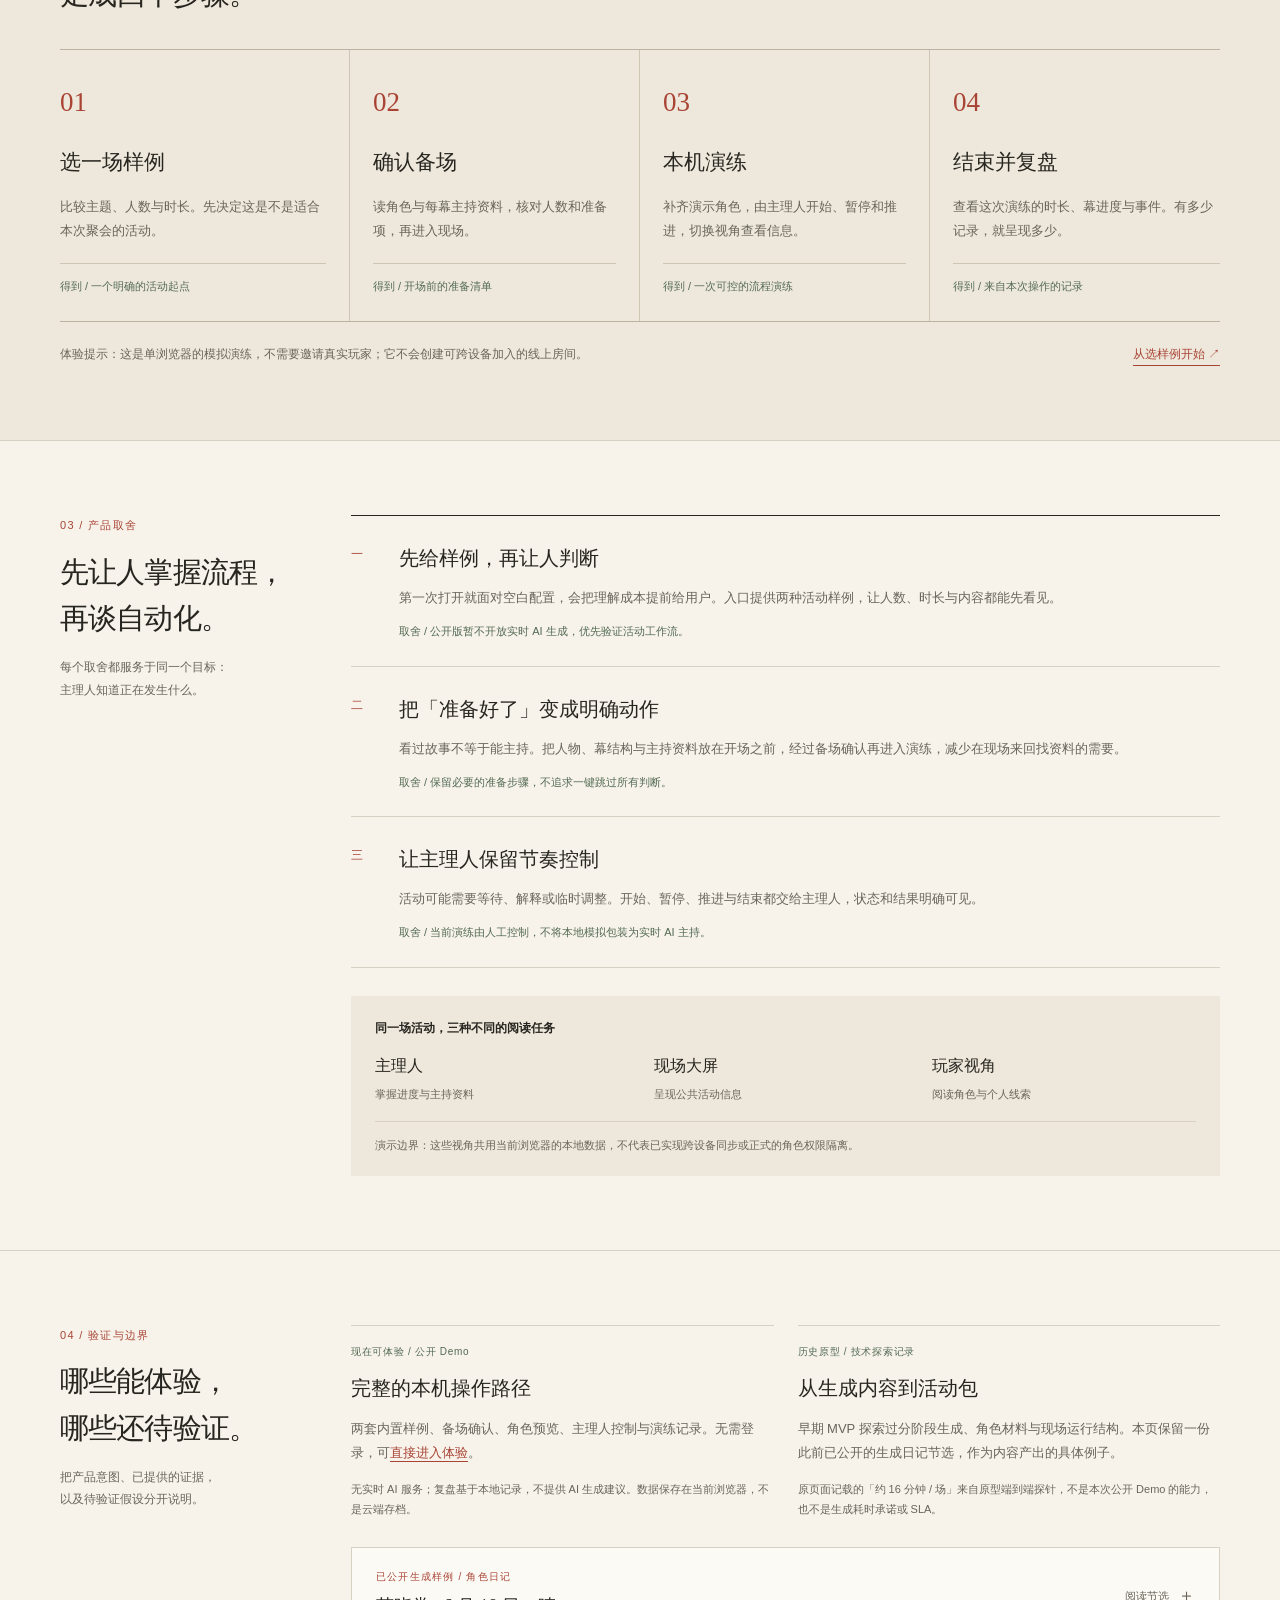
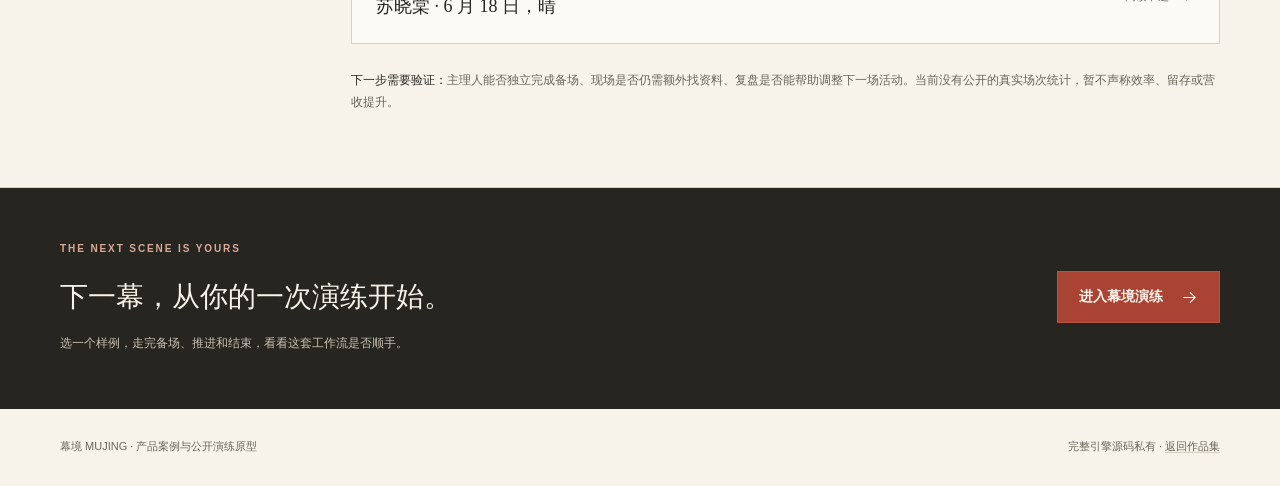
==== commit 91e16abe: "feat: present Mujing through operator needs and product decisions" ====
--- a/demo/mujing.html
+++ b/demo/mujing.html
@@ -1,223 +1,130 @@
-<!DOCTYPE html>
-<html lang="zh-CN">
-<head>
-<meta charset="UTF-8"/>
-<meta name="viewport" content="width=device-width, initial-scale=1.0"/>
-<title>幕境 Mujing · 产品展示 — AI 驱动沉浸式活动引擎</title>
-<meta name="description" content="幕境（MVP v7.2）：面向线下场地的 AI 驱动沉浸式活动引擎。多 pass 生成流水线 + 实时 harness，约 16 分钟生成一整场活动。"/>
-<style>
-  :root{
-    --bg:#14120f; --panel:#1d1a16; --panel-2:#242019; --line:#37312a;
-    --ink:#e8e2d6; --ink-soft:#b3a996; --ink-faint:#7a7164;
-    --accent:#c96f4a; --accent-soft:#e0a184; --gold:#c9a86a;
-    --serif:"Noto Serif SC","Source Han Serif SC","Songti SC",Georgia,serif;
-    --sans:"Noto Sans SC","PingFang SC","Microsoft YaHei",-apple-system,sans-serif;
-    --mono:"JetBrains Mono","SFMono-Regular",Consolas,monospace;
-  }
-  *{margin:0;padding:0;box-sizing:border-box}
-  html{scroll-behavior:smooth}
-  body{background:var(--bg);color:var(--ink);font-family:var(--sans);line-height:1.75;font-size:16px}
-  a{color:var(--accent-soft);text-decoration:none}
-  a:hover{text-decoration:underline}
-  .wrap{max-width:1020px;margin:0 auto;padding:0 24px}
-
-  header{padding:56px 0 44px;border-bottom:1px solid var(--line);
-    background:radial-gradient(900px 380px at 75% -120px, rgba(201,111,74,.16), transparent 60%)}
-  .topbar{display:flex;justify-content:space-between;margin-bottom:26px}
-  .back{font-family:var(--mono);font-size:12.5px;color:var(--ink-faint)}
-  .back:hover{color:var(--accent-soft);text-decoration:none}
-  .eyebrow{font-family:var(--mono);font-size:12px;letter-spacing:.4em;color:var(--accent);text-transform:uppercase;margin-bottom:16px}
-  h1{font-family:var(--serif);font-size:clamp(30px,5vw,44px);letter-spacing:.04em}
-  h1 small{display:block;font-size:.4em;font-weight:400;color:var(--ink-faint);letter-spacing:.16em;margin-top:8px;font-family:var(--mono)}
-  .lede{margin-top:16px;color:var(--ink-soft);max-width:700px;font-size:15.5px}
-  .lede b{color:var(--ink)}
-  .meta-line{margin-top:22px;display:flex;flex-wrap:wrap;gap:10px}
-  .chip{font-size:12.5px;padding:4px 13px;border:1px solid var(--line);border-radius:999px;color:var(--ink-soft);background:var(--panel)}
-  .chip b{color:var(--gold)}
-  .cta-row{margin-top:26px;display:flex;flex-wrap:wrap;gap:12px;align-items:center}
-  .cta{display:inline-block;font-family:var(--serif);font-size:16px;letter-spacing:.12em;color:#14120f;background:linear-gradient(120deg,var(--accent),var(--accent-soft));padding:12px 30px;border-radius:8px;font-weight:700;transition:.15s;box-shadow:0 4px 18px rgba(201,111,74,.35)}
-  .cta:hover{text-decoration:none;transform:translateY(-2px);box-shadow:0 6px 24px rgba(201,111,74,.5)}
-  .cta-note{font-size:12.5px;color:var(--ink-faint);font-family:var(--mono)}
-
-  section{padding:54px 0;border-bottom:1px solid var(--line)}
-  h2{font-family:var(--serif);font-size:27px;margin-bottom:6px}
-  .sub{color:var(--ink-faint);font-size:14px;margin-bottom:26px}
-
-  /* ---------- numbers ---------- */
-  .nums{display:grid;grid-template-columns:repeat(auto-fit,minmax(150px,1fr));gap:14px}
-  .num-card{border:1px solid var(--line);border-radius:12px;background:var(--panel);padding:20px;text-align:center;transition:.15s}
-  .num-card:hover{transform:translateY(-2px);border-color:#4a4136}
-  .num-card .v{font-family:var(--serif);font-size:28px;font-weight:700;color:var(--gold)}
-  .num-card .v small{font-size:.55em;color:var(--ink-faint);font-weight:400}
-  .num-card .k{font-size:12.5px;color:var(--ink-soft);margin-top:4px}
-
-  /* ---------- pipeline ---------- */
-  .pipe{display:grid;grid-template-columns:repeat(auto-fit,minmax(190px,1fr));gap:14px;counter-reset:step}
-  .pstep{border:1px solid var(--line);border-radius:12px;background:var(--panel);padding:20px}
-  .pstep:before{counter-increment:step;content:"0" counter(step);font-family:var(--mono);font-size:11px;letter-spacing:.14em;color:var(--accent)}
-  .pstep h4{font-family:var(--serif);font-size:16px;margin:6px 0 4px}
-  .pstep p{font-size:13px;color:var(--ink-soft)}
-
-  /* ---------- architecture ---------- */
-  .arch{display:grid;grid-template-columns:1fr 1fr;gap:16px}
-  .acard{border:1px solid var(--line);border-radius:12px;background:var(--panel);padding:24px}
-  .acard h4{font-family:var(--serif);font-size:17px;margin-bottom:12px;color:var(--gold)}
-  .acard ul{list-style:none}
-  .acard li{font-size:13.5px;color:var(--ink-soft);padding:6px 0;border-bottom:1px dashed var(--line)}
-  .acard li:last-child{border-bottom:none}
-  .acard li b{color:var(--ink)}
-  .acard code{font-family:var(--mono);font-size:11.5px;background:var(--panel-2);padding:1px 6px;border-radius:4px;color:var(--accent-soft)}
-
-  /* ---------- output sample ---------- */
-  .genres{display:flex;flex-wrap:wrap;gap:8px;margin-bottom:22px}
-  .genre{font-family:var(--mono);font-size:11.5px;padding:4px 11px;border-radius:6px;background:var(--panel-2);color:var(--ink-soft);border:1px solid var(--line)}
-  .genre b{color:var(--gold)}
-  .doc-sample{border:1px solid var(--line);border-radius:12px;background:var(--panel);padding:26px 28px;max-width:720px}
-  .doc-sample .kind{font-family:var(--mono);font-size:11px;letter-spacing:.14em;color:var(--accent);text-transform:uppercase}
-  .doc-sample h3{font-family:var(--serif);font-size:20px;margin:4px 0 8px}
-  .doc-sample .meta{font-size:12.5px;color:var(--ink-faint);margin-bottom:14px}
-  .doc-sample p{font-size:14.5px;color:var(--ink-soft);margin-bottom:10px}
-  .doc-sample .cap{font-size:12px;color:var(--ink-faint);margin-top:16px;border-top:1px dashed var(--line);padding-top:12px}
-
-  footer{padding:46px 0 60px}
-  .fine{margin-top:14px;font-size:12.5px;color:var(--ink-faint)}
-
-  @media (max-width:760px){
-    .arch{grid-template-columns:1fr}
-    header{padding:42px 0 34px}
-  }
-</style>
-</head>
-<body>
-
-<header>
-  <div class="wrap">
-    <div class="topbar">
-      <a class="back" href="../index.html">← 返回作品集</a>
-      <span class="back">MVP v7.2 · 代码私有</span>
-    </div>
-    <div class="eyebrow">Product Showcase</div>
-    <h1>幕境 Mujing<small>AI-DRIVEN IMMERSIVE ACTIVITY ENGINE · MVP v7.2</small></h1>
-    <p class="lede">面向线下场地（剧本杀 / 轰趴馆 / 沉浸式空间）的 <b>AI 主理人</b>：每一场活动从 0 生成，现场实时推进。传统剧本杀是一场固定剧本的重复演出；幕境的解法是<b>生成层 + 运行层</b>——先由 LLM 生成一整场活动，再由实时 harness 在现场驱动它。</p>
-    <div class="meta-line">
-      <span class="chip"><b>TypeScript + Vite</b> 全栈</span>
-      <span class="chip"><b>35/35</b> 测试通过</span>
-      <span class="chip">端到端探针 <b>~16 min / 场</b></span>
-      <span class="chip">本页为产品概述 · 可当面演示</span>
-    </div>
-    <div class="cta-row">
-      <a class="cta" href="https://daizhouchen.github.io/mujing-demo/" target="_blank" rel="noopener">▶ 体验在线 Demo</a>
-      <span class="cta-note">静态演示版 · 可浏览内置示例《盛夏告别派对》与全部界面 · AI 实时生成需当面演示</span>
-    </div>
-  </div>
-</header>
-
-<!-- ============ 交付规模 ============ -->
-<section>
-  <div class="wrap">
-    <h2>一场活动 = 一个 ActivityPackage</h2>
-    <p class="sub">约 16 分钟内，多 pass 生成流水线产出一整场可直接开场的活动包，每一场都不同。</p>
-    <div class="nums">
-      <div class="num-card"><div class="v">14</div><div class="k">生成 pass（prompts 阶段）</div></div>
-      <div class="num-card"><div class="v">10</div><div class="k">角色 / 场</div></div>
-      <div class="num-card"><div class="v">5</div><div class="k">幕结构</div></div>
-      <div class="num-card"><div class="v">26</div><div class="k">私聊素材</div></div>
-      <div class="num-card"><div class="v">6</div><div class="k">视角角色本</div></div>
-      <div class="num-card"><div class="v">90<small> s</small></div><div class="k">现场 harness tick 间隔</div></div>
-    </div>
-  </div>
-</section>
-
-<!-- ============ 生成流水线 ============ -->
-<section>
-  <div class="wrap">
-    <h2>生成层 · 多 pass 流水线</h2>
-    <p class="sub">从骨架到长文档逐层收敛，每个 pass 有独立 prompt 与结构化契约（contracts），全程 SSE 流式可观测。</p>
-    <div class="pipe">
-      <div class="pstep">
-        <h4>骨架与素材</h4>
-        <p>pass 1–2：故事骨架、世界观与线索素材先行生成，作为后续所有 pass 的共同地基。</p>
-      </div>
-      <div class="pstep">
-        <h4>剧本与事件</h4>
-        <p>pass 3–4.5：幕结构剧本、关键事件、高光时刻与意外事件，构建可推进的叙事引擎。</p>
-      </div>
-      <div class="pstep">
-        <h4>人物与关系</h4>
-        <p>pass 5 系列：角色弧光、多结局、私人支线与关系网，每个角色都有独立动机。</p>
-      </div>
-      <div class="pstep">
-        <h4>NPC 与长文档</h4>
-        <p>pass 7–15：NPC 对话人格、场景、多视角长文档与故事脊柱校验——产出即开场物料。</p>
-      </div>
-    </div>
-  </div>
-</section>
-
-<!-- ============ 运行层 ============ -->
-<section>
-  <div class="wrap">
-    <h2>运行层 · 实时 harness 与四端架构</h2>
-    <p class="sub">生成只是开始：现场每 90 秒一个 tick，AI 主理人根据现场信号实时决策。</p>
-    <div class="arch">
-      <div class="acard">
-        <h4>实时 harness 能力</h4>
-        <ul>
-          <li><b>tick 决策循环</b>：每 90s 评估场上状态并产出下一步动作</li>
-          <li><b>主持人提示</b>：实时给到场内主持的节奏与话术建议</li>
-          <li><b>惊喜事件 / 线索推进</b>：按策略引擎（policy）择机投放</li>
-          <li><b>NPC 召回与对话</b>：NPC 角色随时可被唤起互动</li>
-          <li><b>现场感知</b>：基于 Web Speech 的语音信号接入</li>
-          <li><b>玩家行动</b>：质询 / 私聊 / 指认等动作全链路支持</li>
-        </ul>
-      </div>
-      <div class="acard">
-        <h4>四端交付</h4>
-        <ul>
-          <li><b>主理人控制台</b> <code>/room/:id/console</code> — 运营视角总控</li>
-          <li><b>大屏投放</b> <code>/room/:id/screen</code> — 现场公共画面</li>
-          <li><b>玩家手机端</b> <code>/room/:id/player</code> — H5 角色视角</li>
-          <li><b>复盘报告</b> <code>/room/:id/report</code> — 一场结束自动归档</li>
-          <li><b>创建 / 预览 / 编辑器</b> — 活动包生成后的二次加工</li>
-          <li><b>端到端探针</b> <code>npm run probe</code> — 真实调用验证全流程</li>
-        </ul>
-      </div>
-    </div>
-  </div>
-</section>
-
-<!-- ============ 产出样例 ============ -->
-<section style="border-bottom:none">
-  <div class="wrap">
-    <h2>真实产出 · 30 篇多视角长文档</h2>
-    <p class="sub">特色场次《夏日轰趴》的生成产出：6 个角色视角 × 5 幕 × 8 种文档体裁。以下为其中一篇日记的原文节选。</p>
-    <div class="genres">
-      <span class="genre">聊天记录 <b>×8</b></span>
-      <span class="genre">日记 <b>×6</b></span>
-      <span class="genre">邮件 <b>×4</b></span>
-      <span class="genre">物件笔记 <b>×4</b></span>
-      <span class="genre">书信 <b>×3</b></span>
-      <span class="genre">语音转写 <b>×2</b></span>
-      <span class="genre">通话记录 <b>×2</b></span>
-      <span class="genre">社交动态 <b>×1</b></span>
-    </div>
-    <div class="doc-sample">
-      <div class="kind">diary_entry · 手写原件</div>
-      <h3>6月18日 晴</h3>
-      <div class="meta">2026-06-18 18:05 · 轰趴馆二楼储物间门口 · 页边有泪痕</div>
-      <p>早上给中班的小朋友上手工课，乐乐偷偷塞给我一朵用彩纸折的向日葵，说祝老师去山里也能每天看到太阳。我捏着那朵皱巴巴的纸花躲在教具室哭了十分钟……</p>
-      <p>下午收拾行李的时候犹豫了三次，还是把装集体照的天蓝色相册盒塞进了背包最内层……出门前收到支教队的通知，说下周一会派车来接，我对着镜子练了好几遍"我要去支教两年"的开场白，每次说到一半就卡壳。</p>
-      <p>刚才轰趴馆玄关的灯很暖，大家进门的时候都笑着抱我，我攥着背包肩带的手一直出汗，那句到了嘴边的话，还是咽回去了。</p>
-      <div class="cap">节选自角色"苏晓棠"的生成日记 · 全文与其余 29 篇文档可在当面演示中浏览</div>
-    </div>
-  </div>
-</section>
-
-<footer>
-  <div class="wrap">
-    <p class="fine">本页为产品概述展示 · 幕境源码为私有仓库，面试沟通中可提供现场演示与文档（PRD / 技术白皮书）· <a href="https://daizhouchen.github.io/mujing-demo/" target="_blank" rel="noopener">在线 Demo</a> · <a href="../index.html">返回作品集首页</a></p>
-  </div>
-</footer>
-
-</body>
-</html>
+<!DOCTYPE html>
+<html lang="zh-CN">
+<head>
+  <meta charset="UTF-8"/>
+  <meta name="viewport" content="width=device-width, initial-scale=1.0"/>
+  <meta name="theme-color" content="#F7F3EB"/>
+  <link rel="icon" href="../assets/favicon.svg" type="image/svg+xml"/>
+  <title>幕境 Mujing — 从备场到复盘的沉浸式活动工作台</title>
+  <meta name="description" content="幕境产品案例：面向线下活动主理人的备场、演练与复盘工作台。了解场景判断、产品取舍与验证边界，使用内置样例体验本机演练。"/>
+  <style>
+    :root{--paper:#F7F3EB;--paper-deep:#EEE8DC;--ink:#27251F;--muted:#69655A;--line:#D8D1C3;--red:#A94435;--green:#536A53;--serif:"Noto Serif SC","Songti SC","SimSun",serif;--sans:"Noto Sans SC","Microsoft YaHei",sans-serif}
+    *{box-sizing:border-box}html{scroll-behavior:smooth;scroll-padding-top:90px}body{margin:0;background:var(--paper);color:var(--ink);font-family:var(--sans);font-size:15px;line-height:1.85}a{color:inherit;text-decoration:none}a:hover{color:var(--red)}a:focus-visible,summary:focus-visible{outline:3px solid var(--green);outline-offset:5px}h1,h2,h3,p{margin:0}h1,h2,h3{font-family:var(--serif)}button,a,summary{-webkit-tap-highlight-color:transparent}.wrap{width:min(1160px,calc(100% - 80px));margin:0 auto}.skip{position:fixed;left:20px;top:-90px;z-index:20;padding:10px 20px;background:var(--ink);color:var(--paper)}.skip:focus{top:10px}.topbar{min-height:87px;display:flex;align-items:center;justify-content:space-between;gap:20px;border-bottom:1px solid var(--line)}.back{font-size:13px;color:var(--muted)}.brand{display:flex;align-items:center;gap:11px;font-family:var(--serif);font-size:21px;font-weight:700}.seal{display:grid;place-items:center;width:33px;height:37px;background:var(--red);color:var(--paper);font-size:22px;line-height:1}.brand small{font-family:var(--sans);font-size:10px;letter-spacing:.18em;font-weight:400}.edition{font-size:11px;color:var(--muted);letter-spacing:.08em}.hero{display:grid;grid-template-columns:1.12fr 1fr;gap:65px;align-items:center;padding:70px 0 62px}.eyebrow{font-size:11px;color:var(--red);letter-spacing:.19em;font-weight:600;text-transform:uppercase}.hero h1{font-size:clamp(38px,4.6vw,58px);line-height:1.4;font-weight:500;letter-spacing:-.04em;margin:21px 0 22px}.hero h1 span{color:var(--red)}.hero-copy>p{max-width:485px;font-size:16px;color:var(--muted)}.hero-copy>p strong{font-weight:500;color:var(--ink)}.buttons{display:flex;gap:20px;flex-wrap:wrap;align-items:center;margin-top:30px}.button{display:inline-flex;justify-content:center;align-items:center;gap:18px;padding:12px 21px;border:1px solid var(--red);background:var(--red);color:var(--paper);font-size:14px;font-weight:600;transition:background .18s,transform .18s}.button:hover{color:var(--paper);background:#853528;transform:translateY(-2px)}.text-link{font-size:13px;border-bottom:1px solid var(--line);padding:8px 0}.arrow{width:17px;height:17px;fill:none;stroke:currentColor;stroke-width:1.5;stroke-linecap:round;stroke-linejoin:round;flex-shrink:0}.demo-note{font-size:11px;color:var(--muted);line-height:1.8;margin-top:17px;max-width:435px}.demo-note strong{color:var(--green);font-weight:500}.hero-art{position:relative;margin:0;padding:29px 25px 0 0}.hero-art:before{content:"";position:absolute;inset:0 0 44px 24px;border:1px solid var(--line);border-top:3px solid var(--red)}.hero-art img{display:block;width:100%;height:auto;position:relative;box-shadow:0 16px 32px #27251F0C}.hero-art figcaption{position:relative;margin:13px 0 0 24px;font-size:10px;color:var(--muted);text-align:right;letter-spacing:.04em}.brief{display:grid;grid-template-columns:1fr 1.3fr 1fr;border-top:1px solid var(--line);padding:22px 0 30px;gap:32px}.brief dt{font-size:10px;letter-spacing:.14em;color:var(--muted);margin-bottom:5px}.brief dd{font-size:13px;margin:0}.brief dl{margin:0}.section-nav{position:sticky;top:0;z-index:10;border-block:1px solid var(--line);background:rgba(247,243,235,.97)}.section-nav .wrap{display:flex;align-items:center;justify-content:space-between;gap:20px}.section-nav .links{display:flex;gap:30px;overflow-x:auto;scrollbar-width:none}.section-nav a{white-space:nowrap;font-size:12px;padding:16px 0;display:block}.section-nav a span{font-size:10px;color:var(--red);margin-right:6px}.section-nav .nav-cta{color:var(--red);font-weight:600;flex-shrink:0}.case-section{padding:74px 0;border-bottom:1px solid var(--line)}.section-grid{display:grid;grid-template-columns:235px 1fr;gap:56px}.section-label{font-size:11px;letter-spacing:.12em;color:var(--red);margin-bottom:13px}.section-heading h2{font-size:29px;font-weight:500;line-height:1.6;letter-spacing:-.03em}.section-heading>p{font-size:12px;color:var(--muted);margin-top:15px;max-width:205px}.section-intro{font-family:var(--serif);font-size:24px;line-height:1.7;margin-bottom:26px}.section-intro em{font-style:normal;color:var(--red)}.scenario{border-left:2px solid var(--red);padding:4px 0 4px 22px;color:var(--muted);font-size:14px;max-width:735px}.scenario strong{color:var(--ink);font-weight:600}.needs{display:grid;grid-template-columns:repeat(3,1fr);gap:24px;margin-top:32px}.needs article{border-top:1px solid var(--line);padding-top:19px}.needs .overline{font-size:10px;letter-spacing:.08em;color:var(--green)}.needs h3{font-size:17px;font-weight:500;margin:7px 0 8px}.needs p{font-size:13px;color:var(--muted)}.flow-section{background:var(--paper-deep)}.flow-section .section-grid{margin-bottom:32px}.flow-lede{font-size:14px;color:var(--muted);align-self:center;max-width:660px}.flow{list-style:none;padding:0;margin:0;display:grid;grid-template-columns:repeat(4,1fr);border-top:1px solid #BBB2A1;border-bottom:1px solid #BBB2A1}.flow li{padding:28px 23px 25px;border-right:1px solid #CFC5B5}.flow li:first-child{padding-left:0}.flow li:last-child{border-right:0;padding-right:0}.step-number{font-family:var(--serif);color:var(--red);font-size:27px}.flow h3{font-size:21px;font-weight:500;margin:15px 0 13px}.flow p{font-size:13px;color:var(--muted);margin-bottom:20px}.flow .outcome{border-top:1px solid #CFC5B5;padding-top:12px;font-size:11px;color:var(--green);margin-bottom:0}.flow-foot{display:flex;justify-content:space-between;gap:24px;margin-top:21px;font-size:12px;color:var(--muted)}.flow-foot a{color:var(--red);border-bottom:1px solid var(--red);white-space:nowrap;align-self:flex-start}.decisions{border-top:1px solid var(--ink)}.decision{display:grid;grid-template-columns:32px 1fr;gap:16px;border-bottom:1px solid var(--line);padding:24px 0}.decision-number{font-size:12px;color:var(--red);padding-top:3px}.decision h3{font-size:20px;font-weight:500;margin-bottom:9px}.decision p{font-size:13px;color:var(--muted)}.decision .choice{margin-top:11px;font-size:11px;color:var(--green)}.view-strip{margin-top:28px;padding:21px 24px;background:var(--paper-deep)}.view-strip h3{font-family:var(--sans);font-size:12px;font-weight:600;margin-bottom:12px}.views{display:grid;grid-template-columns:repeat(3,1fr);gap:15px}.views dt{font-family:var(--serif);font-size:16px;margin-bottom:4px}.views dd{font-size:11px;color:var(--muted);margin:0}.views dl{margin:0}.boundary{margin-top:16px;font-size:11px;color:var(--muted);border-top:1px solid var(--line);padding-top:13px}.evidence-grid{display:grid;grid-template-columns:1fr 1fr;gap:24px}.evidence-item{padding-top:17px;border-top:1px solid var(--line)}.evidence-state{font-size:10px;letter-spacing:.07em;color:var(--green)}.evidence-item h3{font-size:20px;font-weight:500;margin:8px 0 10px}.evidence-item p{font-size:13px;color:var(--muted)}.evidence-item .small{font-size:11px;margin-top:14px}.evidence-item a{text-decoration:underline;text-underline-offset:4px;color:var(--red)}.sample{margin-top:28px;border:1px solid var(--line);background:#FCFAF5}.sample summary{list-style:none;cursor:pointer;padding:20px 24px;display:flex;justify-content:space-between;gap:20px;align-items:center}.sample summary::-webkit-details-marker{display:none}.sample summary .sample-type{font-size:10px;color:var(--red);letter-spacing:.12em;display:block;margin-bottom:3px}.sample summary strong{font-family:var(--serif);font-size:18px;font-weight:500}.sample .expand{font-size:11px;color:var(--muted);white-space:nowrap}.sample .expand:after{content:"＋";font-size:17px;vertical-align:-1px;margin-left:9px}.sample[open] .expand:after{content:"−"}.sample-content{border-top:1px solid var(--line);padding:24px;max-width:760px}.sample-meta{font-size:11px;color:var(--muted);margin-bottom:19px}.sample blockquote{margin:0}.sample blockquote p{font-family:var(--serif);font-size:15px;line-height:2.1;margin-bottom:15px}.sample-cap{font-size:11px;color:var(--muted);border-top:1px dashed var(--line);padding-top:16px}.validation-note{font-size:12px;color:var(--muted);margin-top:25px}.validation-note strong{color:var(--ink);font-weight:500}.closing{padding:52px 0 55px;background:var(--ink);color:var(--paper)}.closing .wrap{display:flex;align-items:center;justify-content:space-between;gap:40px}.closing .eyebrow{color:#D9AB99;font-size:10px}.closing h2{font-size:28px;font-weight:500;margin:12px 0 9px}.closing p{font-size:12px;color:#C6C1B5}.closing .button{border-color:#B95242;flex-shrink:0}.footer{display:flex;justify-content:space-between;gap:25px;padding:27px 0 30px;font-size:11px;color:var(--muted)}.footer a{border-bottom:1px solid var(--line)}
+    @media(min-width:1400px){.hero{padding-top:82px;padding-bottom:76px}}
+    @media(max-width:1000px){.wrap{width:calc(100% - 56px)}.hero{gap:35px}.hero h1{font-size:43px}.section-grid{grid-template-columns:185px 1fr;gap:35px}.section-heading h2{font-size:25px}.flow li{padding-inline:16px}.needs{gap:17px}.section-nav .links{gap:20px}}
+    @media(max-width:760px){html{scroll-padding-top:68px}.wrap{width:calc(100% - 40px)}.topbar{min-height:72px}.brand{font-size:18px}.brand small{display:none}.edition{display:none}.hero{grid-template-columns:1fr;padding:44px 0 34px;gap:32px}.hero h1{font-size:42px;margin-top:15px}.hero-copy>p{font-size:14px;max-width:none}.hero-art{max-width:470px;width:100%;justify-self:center;padding:18px 18px 0 0}.hero-art:before{inset:0 0 40px 18px}.hero-art figcaption{font-size:9px}.brief{grid-template-columns:1fr;gap:16px;padding:21px 0 25px}.brief dl{display:grid;grid-template-columns:73px 1fr;gap:10px}.brief dt{margin:2px 0 0;font-size:10px}.brief dd{font-size:12px}.section-nav .wrap{width:100%;padding:0 20px}.section-nav .links{gap:22px}.section-nav a{padding:13px 0;font-size:11px}.section-nav .nav-cta{display:none}.case-section{padding:44px 0}.section-grid{grid-template-columns:1fr;gap:24px}.section-heading h2{font-size:27px}.section-heading h2 br{display:none}#decisions .section-heading h2 br{display:initial}.section-heading>p{max-width:none;margin-top:8px}.section-label{margin-bottom:7px;font-size:10px}.section-intro{font-size:22px;margin-bottom:20px}.scenario{padding-left:16px;font-size:13px}.needs{grid-template-columns:1fr;gap:19px;margin-top:25px}.needs article{display:grid;grid-template-columns:96px 1fr;column-gap:15px;padding-top:15px}.needs .overline{grid-column:1/-1;margin-bottom:5px}.needs h3{margin:0;font-size:16px}.needs p{font-size:12px}.flow{grid-template-columns:1fr 1fr}.flow li{padding:23px 16px 22px!important}.flow li:nth-child(even){border-right:0}.flow li:nth-child(-n+2){border-bottom:1px solid #CFC5B5}.flow h3{font-size:20px;margin:10px 0}.flow p{font-size:12px}.flow .outcome{font-size:10px}.step-number{font-size:24px}.flow-foot{display:block;font-size:11px}.flow-foot a{display:inline-block;margin-top:13px}.decision{padding:19px 0;grid-template-columns:23px 1fr;gap:10px}.decision h3{font-size:18px}.decision p{font-size:12px}.view-strip{padding:20px 17px}.views{gap:10px}.views dt{font-size:15px}.views dd{font-size:10px}.boundary{font-size:10px}.evidence-grid{gap:24px;grid-template-columns:1fr}.evidence-item p{font-size:12px}.sample summary{padding:17px;gap:13px}.sample summary strong{font-size:16px}.sample .expand{font-size:10px}.sample-content{padding:20px 17px}.sample blockquote p{font-size:14px}.closing{padding:38px 0}.closing .wrap{display:block}.closing h2{font-size:26px}.closing .button{margin-top:22px}.footer{display:block;padding:23px 0}.footer p+ p{margin-top:10px}}
+    @media(max-width:370px){.hero h1{font-size:36px}.buttons{gap:13px}.button{font-size:13px;padding:12px 17px}.text-link{font-size:12px}.section-nav .links{gap:11px}.section-nav a{font-size:10px}.section-nav a span{font-size:9px;margin-right:4px}.views{grid-template-columns:1fr}.views dl{display:grid;grid-template-columns:90px 1fr}.flow li{padding-inline:12px!important}.sample summary{align-items:flex-start}.sample .expand{padding-top:18px}}
+    @media(prefers-reduced-motion:reduce){html{scroll-behavior:auto}*{transition:none!important}}
+  </style>
+</head>
+<body>
+  <a class="skip" href="#main">跳转到案例正文</a>
+  <header class="wrap">
+    <div class="topbar">
+      <a class="back" href="../index.html#product-showcase">← 返回作品集</a>
+      <a class="brand" href="#" aria-label="幕境，返回页首"><span class="seal" aria-hidden="true">幕</span>幕境 <small>MUJING</small></a>
+      <span class="edition">产品案例 / 可交互原型</span>
+    </div>
+    <div class="hero">
+      <div class="hero-copy">
+        <div class="eyebrow">For the people behind the story</div>
+        <h1>一场好故事，<br/>也要<span>从容开场</span>。</h1>
+        <p>给线下沉浸式活动主理人的工作台。<br/>把故事、角色与主持节奏放在一处，让<strong>备场、演练、复盘</strong>成为一条能走通的路径。</p>
+        <div class="buttons">
+          <a class="button" href="https://daizhouchen.github.io/mujing-demo/">用样例演练一场 <svg class="arrow" viewBox="0 0 24 24" aria-hidden="true"><path d="M4 12h16m-7-7 7 7-7 7"/></svg></a>
+          <a class="text-link" href="#approach">阅读产品设计思路 ↓</a>
+        </div>
+        <div class="demo-note"><strong>无需登录 · 内置样例 · 本机演练</strong><br/>公开 Demo 不连接实时 AI；大屏与玩家视角仅在同一浏览器内预览。</div>
+      </div>
+      <figure class="hero-art">
+        <img src="../assets/mujing-stage.svg" alt="幕境活动手册示意：盛夏告别派对，按选样例、备场、本机演练、复盘四步展开" width="640" height="650" fetchpriority="high"/>
+        <figcaption>活动工作流示意 · 非产品界面截图</figcaption>
+      </figure>
+    </div>
+    <div class="brief" aria-label="产品概要">
+      <dl><dt>面向谁</dt><dd>剧本活动、轰趴空间的主理人</dd></dl>
+      <dl><dt>核心任务</dt><dd>理解活动 → 确认备场 → 掌握现场节奏</dd></dl>
+      <dl><dt>当前阶段</dt><dd>原型验证 · 可体验本机工作流</dd></dl>
+    </div>
+  </header>
+  <nav class="section-nav" aria-label="案例章节">
+    <div class="wrap">
+      <div class="links"><a href="#approach"><span>01</span>场景判断</a><a href="#workflow"><span>02</span>核心路径</a><a href="#decisions"><span>03</span>产品取舍</a><a href="#evidence"><span>04</span>验证与边界</a></div>
+      <a class="nav-cta" href="https://daizhouchen.github.io/mujing-demo/">进入演练 ↗</a>
+    </div>
+  </nav>
+  <main id="main">
+    <section class="case-section" id="approach">
+      <div class="wrap section-grid">
+        <div class="section-heading"><div class="section-label">01 / 场景判断</div><h2>有了故事，<br/>就能开场吗？</h2><p>从主理人的开场任务出发，<br/>重新组织产品入口。</p></div>
+        <div>
+          <p class="section-intro">内容生成只是起点。<br/>主理人还要知道：<em>现在该做什么。</em></p>
+          <p class="scenario">设想一场朋友聚会即将开始：主理人需要确认人数、读懂人物关系、准备每幕主持词，再把信息交给合适的人。<strong>即使已有完整故事，准备是否充分、现场如何推进，仍然需要明确的操作顺序。</strong></p>
+          <div class="needs">
+            <article><div class="overline">开场前 / 可判断</div><h3>这场适合谁</h3><p>先看人数、时长与主题，选中适合现场的活动，再投入阅读。</p></article>
+            <article><div class="overline">开场时 / 可行动</div><h3>下一步做什么</h3><p>把角色与主持资料放进备场流程，让开场前的确认有据可依。</p></article>
+            <article><div class="overline">结束后 / 可回看</div><h3>实际发生了什么</h3><p>根据真实操作回看幕进度与事件记录，为下一次演练留一份依据。</p></article>
+          </div>
+        </div>
+      </div>
+    </section>
+    <section class="case-section flow-section" id="workflow">
+      <div class="wrap">
+        <div class="section-grid"><div class="section-heading"><div class="section-label">02 / 核心路径</div><h2>把一场活动，<br/>走成四个步骤。</h2></div><p class="flow-lede">从《盛夏告别派对》或《消失的会议室》开始。公开 Demo 用预置内容保留完整的操作路径，让你先判断工作流是否好用。</p></div>
+        <ol class="flow">
+          <li><span class="step-number">01</span><h3>选一场样例</h3><p>比较主题、人数与时长。先决定这是不是适合本次聚会的活动。</p><p class="outcome">得到 / 一个明确的活动起点</p></li>
+          <li><span class="step-number">02</span><h3>确认备场</h3><p>读角色与每幕主持资料，核对人数和准备项，再进入现场。</p><p class="outcome">得到 / 开场前的准备清单</p></li>
+          <li><span class="step-number">03</span><h3>本机演练</h3><p>补齐演示角色，由主理人开始、暂停和推进，切换视角查看信息。</p><p class="outcome">得到 / 一次可控的流程演练</p></li>
+          <li><span class="step-number">04</span><h3>结束并复盘</h3><p>查看这次演练的时长、幕进度与事件。有多少记录，就呈现多少。</p><p class="outcome">得到 / 来自本次操作的记录</p></li>
+        </ol>
+        <div class="flow-foot"><p>体验提示：这是单浏览器的模拟演练，不需要邀请真实玩家；它不会创建可跨设备加入的线上房间。</p><a href="https://daizhouchen.github.io/mujing-demo/">从选样例开始 ↗</a></div>
+      </div>
+    </section>
+    <section class="case-section" id="decisions">
+      <div class="wrap section-grid">
+        <div class="section-heading"><div class="section-label">03 / 产品取舍</div><h2>先让人掌握流程，<br/>再谈自动化。</h2><p>每个取舍都服务于同一个目标：<br/>主理人知道正在发生什么。</p></div>
+        <div>
+          <div class="decisions">
+            <article class="decision"><span class="decision-number">一</span><div><h3>先给样例，再让人判断</h3><p>第一次打开就面对空白配置，会把理解成本提前给用户。入口提供两种活动样例，让人数、时长与内容都能先看见。</p><p class="choice">取舍 / 公开版暂不开放实时 AI 生成，优先验证活动工作流。</p></div></article>
+            <article class="decision"><span class="decision-number">二</span><div><h3>把「准备好了」变成明确动作</h3><p>看过故事不等于能主持。把人物、幕结构与主持资料放在开场之前，经过备场确认再进入演练，减少在现场来回找资料的需要。</p><p class="choice">取舍 / 保留必要的准备步骤，不追求一键跳过所有判断。</p></div></article>
+            <article class="decision"><span class="decision-number">三</span><div><h3>让主理人保留节奏控制</h3><p>活动可能需要等待、解释或临时调整。开始、暂停、推进与结束都交给主理人，状态和结果明确可见。</p><p class="choice">取舍 / 当前演练由人工控制，不将本地模拟包装为实时 AI 主持。</p></div></article>
+          </div>
+          <div class="view-strip">
+            <h3>同一场活动，三种不同的阅读任务</h3>
+            <div class="views"><dl><dt>主理人</dt><dd>掌握进度与主持资料</dd></dl><dl><dt>现场大屏</dt><dd>呈现公共活动信息</dd></dl><dl><dt>玩家视角</dt><dd>阅读角色与个人线索</dd></dl></div>
+            <p class="boundary">演示边界：这些视角共用当前浏览器的本地数据，不代表已实现跨设备同步或正式的角色权限隔离。</p>
+          </div>
+        </div>
+      </div>
+    </section>
+    <section class="case-section" id="evidence">
+      <div class="wrap section-grid">
+        <div class="section-heading"><div class="section-label">04 / 验证与边界</div><h2>哪些能体验，<br/>哪些还待验证。</h2><p>把产品意图、已提供的证据，<br/>以及待验证假设分开说明。</p></div>
+        <div>
+          <div class="evidence-grid">
+            <article class="evidence-item"><div class="evidence-state">现在可体验 / 公开 Demo</div><h3>完整的本机操作路径</h3><p>两套内置样例、备场确认、角色预览、主理人控制与演练记录。无需登录，可<a href="https://daizhouchen.github.io/mujing-demo/">直接进入体验</a>。</p><p class="small">无实时 AI 服务；复盘基于本地记录，不提供 AI 生成建议。数据保存在当前浏览器，不是云端存档。</p></article>
+            <article class="evidence-item"><div class="evidence-state">历史原型 / 技术探索记录</div><h3>从生成内容到活动包</h3><p>早期 MVP 探索过分阶段生成、角色材料与现场运行结构。本页保留一份此前已公开的生成日记节选，作为内容产出的具体例子。</p><p class="small">原页面记载的「约 16 分钟 / 场」来自原型端到端探针，不是本次公开 Demo 的能力，也不是生成耗时承诺或 SLA。</p></article>
+          </div>
+          <details class="sample">
+            <summary><span><span class="sample-type">已公开生成样例 / 角色日记</span><strong>苏晓棠 · 6 月 18 日，晴</strong></span><span class="expand">阅读节选</span></summary>
+            <div class="sample-content">
+              <p class="sample-meta">故事内日期：2026-06-18 18:05 · 轰趴馆二楼储物间门口<br/>虚构角色的生成文稿，非真实人物记录。</p>
+              <blockquote>
+                <p>早上给中班的小朋友上手工课，乐乐偷偷塞给我一朵用彩纸折的向日葵，说祝老师去山里也能每天看到太阳。我捏着那朵皱巴巴的纸花躲在教具室哭了十分钟……</p>
+                <p>下午收拾行李的时候犹豫了三次，还是把装集体照的天蓝色相册盒塞进了背包最内层……出门前收到支教队的通知，说下周一会派车来接，我对着镜子练了好几遍"我要去支教两年"的开场白，每次说到一半就卡壳。</p>
+                <p>刚才轰趴馆玄关的灯很暖，大家进门的时候都笑着抱我，我攥着背包肩带的手一直出汗，那句到了嘴边的话，还是咽回去了。</p>
+              </blockquote>
+              <p class="sample-cap">节选沿用原产品展示页。它说明角色材料的内容形态，不代表真实场次效果，也不是由当前静态 Demo 实时生成。</p>
+            </div>
+          </details>
+          <p class="validation-note"><strong>下一步需要验证：</strong>主理人能否独立完成备场、现场是否仍需额外找资料、复盘是否能帮助调整下一场活动。当前没有公开的真实场次统计，暂不声称效率、留存或营收提升。</p>
+        </div>
+      </div>
+    </section>
+    <section class="closing" aria-label="开始体验">
+      <div class="wrap"><div><div class="eyebrow">The next scene is yours</div><h2>下一幕，从你的一次演练开始。</h2><p>选一个样例，走完备场、推进和结束，看看这套工作流是否顺手。</p></div><a class="button" href="https://daizhouchen.github.io/mujing-demo/">进入幕境演练 <svg class="arrow" viewBox="0 0 24 24" aria-hidden="true"><path d="M4 12h16m-7-7 7 7-7 7"/></svg></a></div>
+    </section>
+  </main>
+  <footer class="wrap footer"><p>幕境 MUJING · 产品案例与公开演练原型</p><p>完整引擎源码私有 · <a href="../index.html#product-showcase">返回作品集</a></p></footer>
+</body>
+</html>
